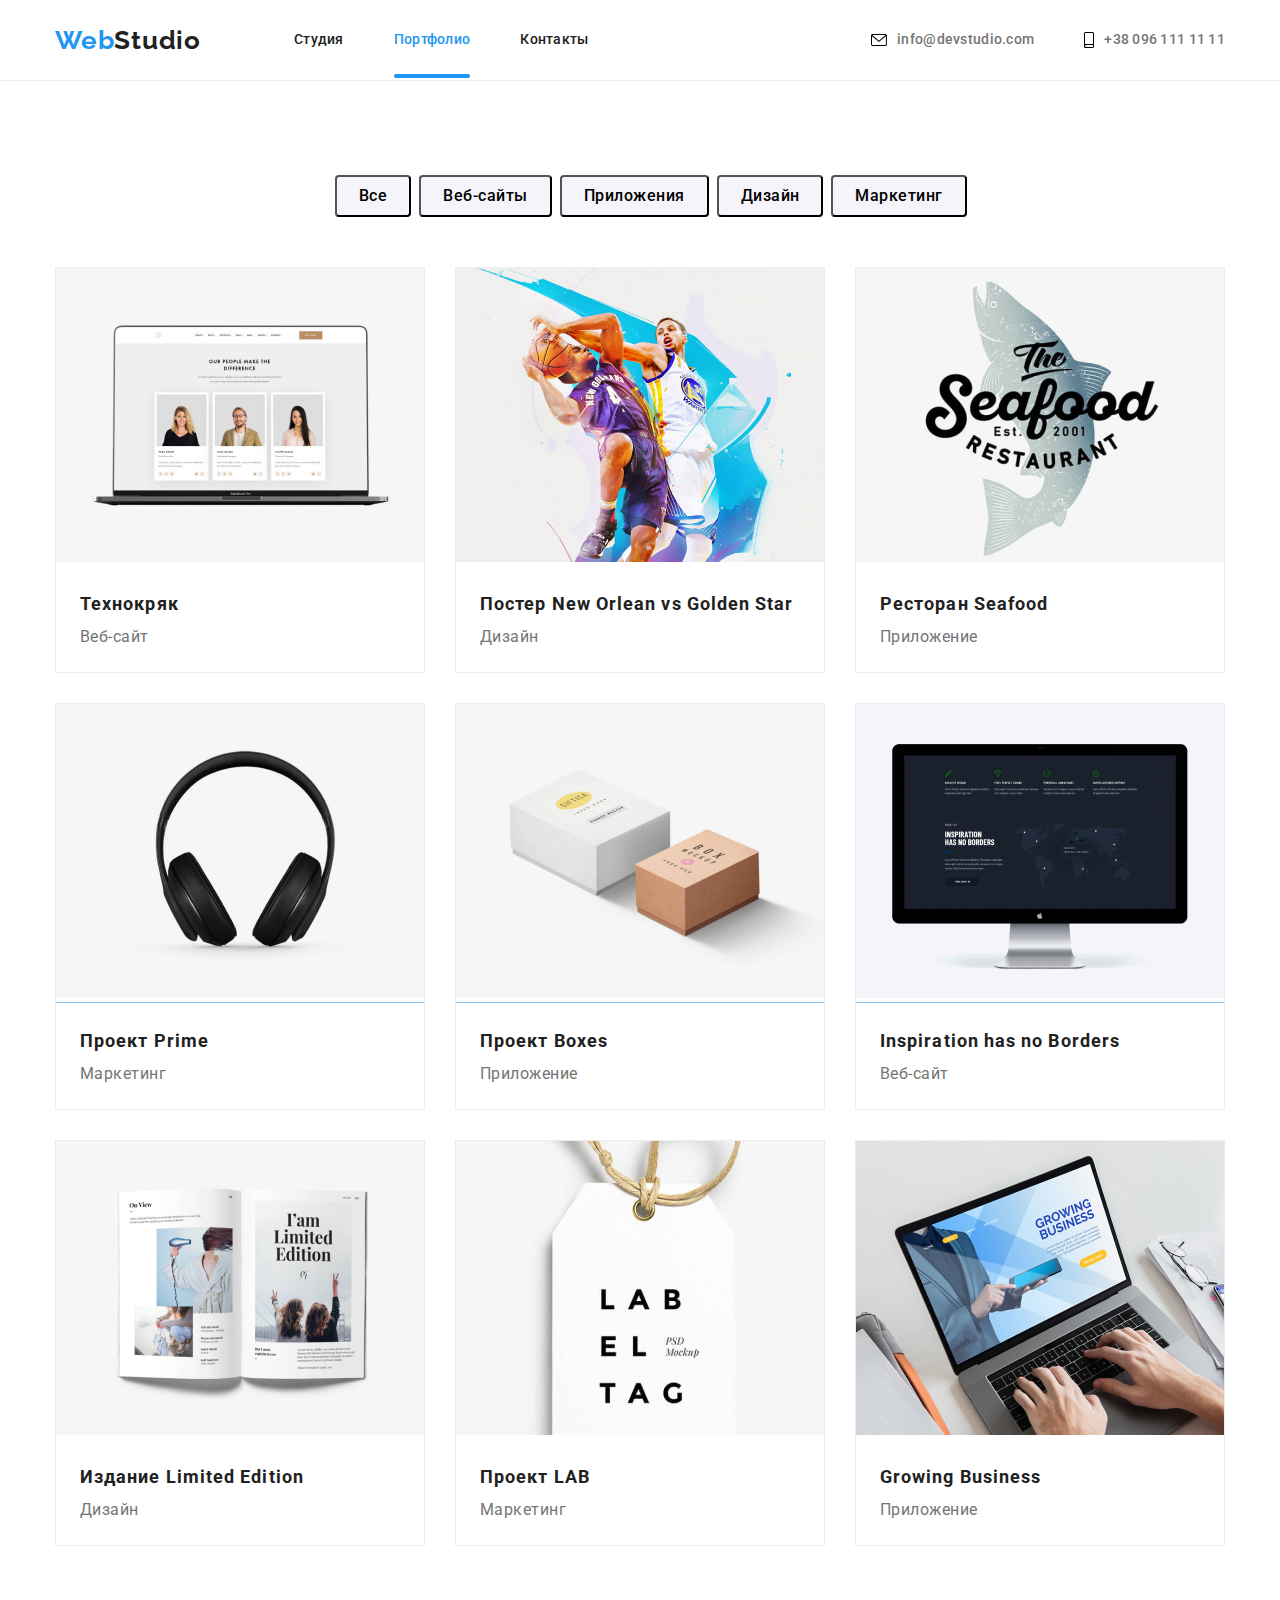
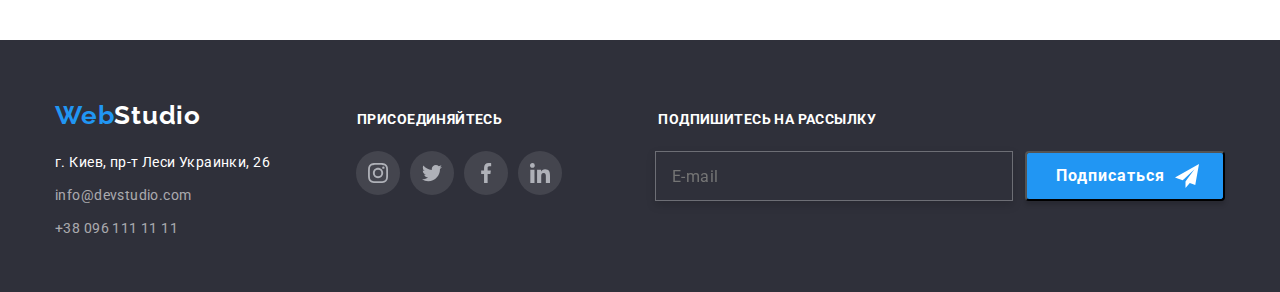
==== portfolio.html @ 194658ea "Initial commit" ====
<!DOCTYPE html>
<html lang="ru">
<head>
    <meta charset="UTF-8">
    <meta http-equiv="X-UA-Compatible" content="IE=edge">
    <meta name="viewport" content="width=device-width, initial-scale=1.0">
    <title>Document</title>
    <link rel="preconnect" href="https://fonts.gstatic.com"> 
    <link href="https://fonts.googleapis.com/css2?family=Raleway:wght@700&family=Roboto:wght@400;500;700;900&display=swap" rel="stylesheet">
    <link rel="stylesheet" href="https://cdnjs.cloudflare.com/ajax/libs/modern-normalize/1.0.0/modern-normalize.min.css">
    <link rel="stylesheet" href="css/main.min.css">
</head>
<body>
    <!-- Шапка -->
    <header class="page-header">
        <div class="container">
            <nav class="main-nav">  
                <a href="./index.html" ><span class="nav_logo1">Web</span><span class="nav_logo2">Studio</span></a>
                <!-- Навигация на другие страницы -->
                <ul class="nav">
                    <li class="nav__list">
                        <a class="nav__link" href="./index.html">Студия</a>
                    </li>
                    <li class="nav__list">
                        <a class="nav__link nav__link--currentpage" href="./portfolio.html">Портфолио</a>
                    </li>
                    <li class="nav__list">
                        <a class="nav__link" href="">Контакты</a>
                    </li>
                </ul>
                <ul class="info">
                    <li class="info__list">
                        <svg width="16px" height="12px">
                            <use href="./images/env-smart.svg#icon-envelope"></use>
                        </svg>
                        <a class="info__icon" href="mailto:info@devstudio.com">info@devstudio.com</a>
                    </li>
                    <li class="info__list">
                        <svg width="10px" height="16px">
                            <use class="info__icon" href="./images/env-smart.svg#icon-smartphone"></use>
                        </svg>
                        <a class="info__icon" href="tel:+380961111111">+38 096 111 11 11</a></li>   
                </ul>
            </nav>
        </div>
    </header>
      
    <main>
           <!-- Filters section -->
        <section>
            <div class="container">
                <ul class="filter">
                    <li><button type="button" class="filter_button">Все</button></li>
                    <li><button type="button" class="filter_button">Веб-сайты</button></li>
                    <li><button type="button" class="filter_button">Приложения</button></li>
                    <li><button type="button" class="filter_button">Дизайн</button></li>
                    <li><button type="button" class="filter_button">Маркетинг</button></li>
                </ul> 
            </div>
            <!-- Portfolio -->
            <div class="container">
                <ul class="portfolio">
                    <li class="portfolio_card">
                        <div class="thumb">
                            <img width="370" src="./images/Projects/project1.jpg" alt="Ноутбук">
                            <div class="portfolio_overlay">
                                <p class="portfolio_label">Технокряк это современная площадка распространения коронавируса. Компании используют эту платформу для цифрового шпионажа и атак на защищённые сервера конкурентов.</p>
                            </div>
                        </div>
                        <div class="frame">
                            <h2 class="portfolio_title">Технокряк</h2>
                            <p class="portfolio_decription">Веб-сайт</p>
                        </div>
                    </li>
                    <li class="portfolio_card">
                        <div class="thumb">
                            <img width="370" src="./images/Projects/project2.jpg" alt="Баскетбол">
                            <div class="portfolio_overlay">
                                <p class="portfolio_label">Технокряк это современная площадка распространения коронавируса. Компании используют эту платформу для цифрового шпионажа и атак на защищённые сервера конкурентов.</p>
                            </div>
                        </div>
                        <div class="frame">
                            <h2 class="portfolio_title">Постер New Orlean vs Golden Star</h2>
                            <p class="portfolio_decription">Дизайн</p>
                        </div>
                    </li>
                    <li class="portfolio_card">
                        <div class="thumb">
                            <img width="370" src="./images/Projects/project3.jpg" alt="Ресторан">
                            <div class="portfolio_overlay">
                                <p class="portfolio_label">Технокряк это современная площадка распространения коронавируса. Компании используют эту платформу для цифрового шпионажа и атак на защищённые сервера конкурентов.</p>
                            </div>
                        </div>
                        <div class="frame">
                            <h2 class="portfolio_title">Ресторан Seafood</h2>
                            <p class="portfolio_decription">Приложение</p>
                        </div>
                    </li>
                    <li class="portfolio_card">
                        <div class="thumb">
                            <img width="370" src="./images/Projects/project4.jpg" alt="Наушники">
                            <div class="portfolio_overlay">
                                <p class="portfolio_label">Технокряк это современная площадка распространения коронавируса. Компании используют эту платформу для цифрового шпионажа и атак на защищённые сервера конкурентов.</p>
                            </div>
                        </div>
                        <div class="frame">
                            <h2 class="portfolio_title">Проект Prime</h2>
                            <p class="portfolio_decription">Маркетинг</p>
                        </div>
                    </li>
                    <li class="portfolio_card">
                        <div class="thumb">
                            <img width="370" src="./images/Projects/project5.jpg" alt="Коробки">
                            <div class="portfolio_overlay">
                                <p class="portfolio_label">Технокряк это современная площадка распространения коронавируса. Компании используют эту платформу для цифрового шпионажа и атак на защищённые сервера конкурентов.</p>
                            </div>
                        </div>
                        <div class="frame">
                            <h2 class="portfolio_title">Проект Boxes</h2>
                            <p class="portfolio_decription">Приложение</p>
                        </div>
                    </li>
                    <li class="portfolio_card">
                        <div class="thumb">
                            <img width="370" src="./images/Projects/project6.jpg" alt="Монитор">
                            <div class="portfolio_overlay">
                                <p class="portfolio_label">Технокряк это современная площадка распространения коронавируса. Компании используют эту платформу для цифрового шпионажа и атак на защищённые сервера конкурентов.</p>
                            </div>
                        </div>
                        <div class="frame">
                            <h2 class="portfolio_title">Inspiration has no Borders</h2>
                            <p class="portfolio_decription">Веб-сайт</p>
                        </div>
                    </li>
                    <li class="portfolio_card">
                        <div class="thumb">
                            <img width="370" src="./images/Projects/project7.jpg" alt="Книга">
                            <div class="portfolio_overlay">
                                <p class="portfolio_label">Технокряк это современная площадка распространения коронавируса. Компании используют эту платформу для цифрового шпионажа и атак на защищённые сервера конкурентов.</p>
                            </div>
                        </div>
                        <div class="frame">
                            <h2 class="portfolio_title">Издание Limited Edition</h2>
                            <p class="portfolio_decription">Дизайн</p>
                        </div>
                    </li>
                    <li class="portfolio_card">
                        <div class="thumb">
                            <img width="370" src="./images/Projects/project8.jpg" alt="Бирка">
                            <div class="portfolio_overlay">
                                <p class="portfolio_label">Технокряк это современная площадка распространения коронавируса. Компании используют эту платформу для цифрового шпионажа и атак на защищённые сервера конкурентов.</p>
                            </div>
                        </div>
                        <div class="frame">
                            <h2 class="portfolio_title">Проект LAB</h2>
                            <p class="portfolio_decription">Маркетинг</p>
                        </div>
                    </li>
                    <li class="portfolio_card">
                        <div class="thumb">
                            <img width="370" src="./images/Projects/project9.jpg" alt="Ноутбук">
                            <div class="portfolio_overlay">
                                <p class="portfolio_label">Технокряк это современная площадка распространения коронавируса. Компании используют эту платформу для цифрового шпионажа и атак на защищённые сервера конкурентов.</p>
                            </div>
                        </div>
                        <div class="frame">
                            <h2 class="portfolio_title">Growing Business</h2>
                            <p class="portfolio_decription">Приложение</p>
                        </div>
                    </li>
                </ul>
            </div>
        </section>
    </main>

    <!-- Подвал -->
    <footer class="page-footer">
        <div class="container">
            <div class="nav-logo-footer">
                <a href="./index.html"><span class="nav_logo1">Web</span><span class="nav_logo2-footer">Studio</span></a>
                <h3 class="footer_title">присоединяйтесь</h3>
                <h3 class="footer_title">Подпишитесь на рассылку</h3>
            </div>
            <div class="contacts_field">
                <ul class="footer_contacts">
                    <li>
                        <address class="footer_address">г. Киев, пр-т Леси Украинки, 26</address>
                    </li>
                    <li class="footer_mail">
                        <a class="mail-tel" href="mailto:info@devstudio.com">info@devstudio.com</a>
                    </li>
                    <li class="footer_tel">
                        <a class="mail-tel" href="tel:+380961111111">+38 096 111 11 11</a>
                    </li>
                </ul>
                <ul class="footer_society">
                    <li class="society_list">
                        <a class="society_icon" target="blank" rel="noopener noreferrer">
                            <svg width="20px" height="20px">
                                <use href="./images/society.svg#icon-instagram"></use>
                            </svg>
                        </a>
                    </li>
                    <li class="society_list">
                        <a class="society_icon" target="blank" rel="noopener noreferrer">
                            <svg width="20px" height="20px">
                                <use href="./images/society.svg#icon-twitter"></use>
                            </svg>
                        </a>
                    </li>
                    <li class="society_list">
                        <a class="society_icon" target="blank" rel="noopener noreferrer">
                            <svg width="20px" height="20px">
                                <use href="./images/society.svg#icon-facebook"></use>
                            </svg>
                    </a>
                    </li>
                    <li class="society_list">
                        <a class="society_icon" target="blank" rel="noopener noreferrer">
                            <svg width="20px" height="20px">
                                <use href="./images/society.svg#icon-linkedin"></use>
                            </svg>
                        </a>
                    </li>
                </ul>
                <div class="footer_subscribe">
                    <form>
                        <label>
                            <input class="footer_subscribe--form" type="email" name="email" placeholder="E-mail">
                        </label>
                    </form>
                    <button type="button" class="button button-footer" >Подписаться</button>
                </div>
            </div>
        </div>
    </footer>
</body>
</html>
---- css/main.min.css ----
*,*::before,*::after{box-sizing:border-box}:root{-moz-tab-size:4;tab-size:4}html{line-height:1.15;-webkit-text-size-adjust:100%}body{margin:0}body{font-family:system-ui,-apple-system,"Segoe UI",Roboto,Helvetica,Arial,sans-serif,"Apple Color Emoji","Segoe UI Emoji"}hr{height:0;color:inherit}abbr[title]{text-decoration:underline dotted}b,strong{font-weight:bolder}code,kbd,samp,pre{font-family:ui-monospace, SFMono-Regular, Consolas, 'Liberation Mono', Menlo, monospace;font-size:1em}small{font-size:80%}sub,sup{font-size:75%;line-height:0;position:relative;vertical-align:baseline}sub{bottom:-0.25em}sup{top:-0.5em}table{text-indent:0;border-color:inherit}button,input,optgroup,select,textarea{font-family:inherit;font-size:100%;line-height:1.15;margin:0}button,select{text-transform:none}button,[type='button'],[type='reset'],[type='submit']{-webkit-appearance:button}::-moz-focus-inner{border-style:none;padding:0}:-moz-focusring{outline:1px dotted ButtonText}:-moz-ui-invalid{box-shadow:none}legend{padding:0}progress{vertical-align:baseline}::-webkit-inner-spin-button,::-webkit-outer-spin-button{height:auto}[type='search']{-webkit-appearance:textfield;outline-offset:-2px}::-webkit-search-decoration{-webkit-appearance:none}::-webkit-file-upload-button{-webkit-appearance:button;font:inherit}summary{display:list-item}:root{--primary-text-color: #212121;--secondary-text-color: #757575;--accent-color: #2196F3;--focus-color: red;--footer-color: #2F303A}body{font-family:Roboto, sans-serif;color:var(--primary-text-color);background-color:#FFFFFF}.page-header{border-bottom:1px solid #ECECEC}section{padding-top:94px;padding-bottom:94px}section:first-child{padding-top:0px;padding-bottom:0px}ul{margin:0;padding:0;list-style:none}a{text-decoration:none}button{cursor:pointer}.container{margin-left:auto;margin-right:auto;padding-left:15px;padding-right:15px;width:1200px}.button{width:200px;height:50px;font-weight:bold;font-size:16px;line-height:1.875;text-align:center;letter-spacing:0.06em;color:#FFFFFF;box-shadow:0px 4px 4px rgba(0,0,0,0.15);border-radius:4px;background:var(--accent-color)}.button:hover,.button:focus{background-color:#188CE8}.nav_logo1{font-family:Raleway;font-weight:700;font-size:26px;line-height:1.19;letter-spacing:0.03em;color:var(--accent-color)}.nav_logo2{font-family:Raleway;font-weight:700;font-size:26px;line-height:1.19;letter-spacing:0.03em;color:var(--primary-text-color)}.modal_form{padding-left:40px;padding-right:40px;text-align:left}.modal_field{position:relative;display:flex;flex-direction:column;margin-bottom:10px}.modal_label{margin-bottom:4px;font-size:12px;line-height:1.16;letter-spacing:0.01em;color:#757575}.modal_input{padding:12px 16px 12px 42px;height:40px;border:1px solid rgba(33,33,33,0.2);box-sizing:border-box;border-radius:4px}.modal_icon{display:inline-block;position:absolute;top:50%;left:15px}.form-textarea:focus,.form-textarea:hover,.form-input:focus,.form-input:hover{border:1px solid var(--accent-color)}.modal_field:focus,.modal_field:hover,.modal_icon:hover,.modal_icon:focus{fill:var(--accent-color)}.modal_label-comment{margin-bottom:4px;font-size:12px;line-height:1.16;letter-spacing:0.01em;color:#757575}.modal_textarea{margin-bottom:20px;padding:12px 16px 12px 16px;font-size:14px;line-height:1.16;letter-spacing:0.01em;border:1px solid rgba(33,33,33,0.2);box-sizing:border-box;border-radius:4px;color:rgba(117,117,117,0.5)}.modal_checkbox{display:flex;margin-bottom:30px;align-items:center;font-size:14px;line-height:1.71;letter-spacing:0.03em;text-align:center;color:#757575}.checkbox_input{-webkit-appearance:none;-moz-appearance:none;appearance:none}.checkbox_icon{display:inline-block;margin-left:12px;margin-right:8px;width:15px;height:15px;border:2px solid #212121;border-radius:2px}.checkbox_contract{text-decoration:underline;color:var(--accent-color)}.checkbox_input:checked+.checkbox_icon{border-color:var(--accent-color);background-color:var(--accent-color);background-image:url(../images/checkbox-modal.svg);background-size:contain;background-origin:border-box}.modal_submit{display:flex;justify-content:center;margin-left:auto;margin-right:auto}.backdrop{position:fixed;top:0%;left:0;width:100%;height:100%;background-color:rgba(0,0,0,0.2)}.backdrop.is-hidden{visibility:hidden;opacity:0;pointer-events:none}.modal{position:absolute;top:50%;left:50%;transform:translate(-50%, -50%);width:528px;height:581px;background-color:#fff;transition:transform 250ms cubic-bezier(0.4, 0, 0.2, 1)}.modal__button-close{position:absolute;display:flex;top:0;right:0;margin:8px 8px;align-items:center;width:30px;height:30px;border-radius:50%;background:#FFFFFF;border:1px solid rgba(0,0,0,0.1);cursor:pointer}.modal__button-close:hover,.modal__button-close:focus{fill:var(--accent-color)}.modal__title{margin:40px 40px 30px 40px;font-weight:bold;font-size:20px;line-height:1.15;text-align:center;letter-spacing:0.03em}.society_list{display:block;content:'';margin-right:10px;border-radius:50%;cursor:pointer}.society_list:last-child{margin-right:0px}.society_icon{display:flex;justify-content:center;align-items:center;width:44px;height:44px;border-radius:50%;background-color:rgba(255,255,255,0.1);fill:#AFB1B8}.society_icon:hover,.society_icon:focus{fill:white;background-color:var(--accent-color)}.clients_list{display:flex;padding:0;margin:0;list-style:none}.client_button{display:block;content:'';width:170px;height:90px;margin-right:30px;fill:#AFB1B8;background-color:white;border:1px solid #AFB1B8;box-sizing:border-box;border-radius:4px;cursor:pointer}.client_button:hover,.client_button:focus{border:1px solid var(--accent-color);fill:var(--accent-color)}.features_list{display:flex}.features_item{width:270px;margin-right:30px;margin-top:30px}.features_item:last-child{margin-right:0px}.features_item::before{display:block;content:'';height:120px;margin-bottom:30px;background-color:#F5F4FA;background-size:70px;background-repeat:no-repeat;background-position:center}.icon-antenna::before{background-image:url(../images/antenna.svg)}.icon-clock::before{background-image:url(../images/clock.svg)}.icon-diagram::before{background-image:url(../images/diagram.svg)}.icon-astraunavt::before{background-image:url(../images/astronaut.svg)}.features_title{margin-top:0;margin-bottom:10px;font-weight:700;font-size:14px;line-height:1.14;letter-spacing:0.03em}.features_text{margin-top:0;margin-bottom:0;font-size:14px;line-height:1.71;letter-spacing:0.03em;color:var(--secondary-text-color)}.page-footer{height:252px;padding-top:60px;background-color:var(--footer-color)}.nav-logo-footer{margin-bottom:20px;display:flex;align-items:baseline}.nav_logo2-footer{font-family:Raleway;font-weight:700;font-size:26px;line-height:1.19;letter-spacing:0.03em;color:#FFFFFF}.footer_title{margin:0;padding:0;margin-left:156px;font-weight:bold;font-size:14px;line-height:1.14;letter-spacing:0.03em;text-transform:uppercase;color:#FFFFFF}.contacts_field{display:flex}.footer_contacts{width:231px}.footer_society{display:flex;margin-left:70px}.footer_address{margin-bottom:9px;font-style:normal;font-weight:normal;font-size:14px;line-height:1.71;letter-spacing:0.03em;color:#FFFFFF;cursor:pointer}.footer_address:hover,.footer_address:focus{color:var(--accent-color)}.footer_mail{margin-bottom:9px;font-size:14px;line-height:1.71;letter-spacing:0.03em;color:rgba(255,255,255,0.6)}.footer_tel{margin-bottom:0;font-size:14px;line-height:1.71;letter-spacing:0.03em}.mail-tel{color:rgba(255,255,255,0.6)}.mail-tel:hover,.mail-tel:focus{color:var(--accent-color)}.footer-logo{display:block}.footer_subscribe{display:flex;margin-left:93px}.footer_subscribe--form{width:358px;height:50px;padding-left:16px;font-size:16px;line-height:1.25;align-items:center;letter-spacing:0.03em;color:rgba(255,255,255,0.6);border:1px solid rgba(255,255,255,0.3);box-sizing:border-box;filter:drop-shadow(0px 4px 4px rgba(0,0,0,0.15));background-color:var(--footer-color)}.button-footer{display:inline-flex;align-items:center;margin-left:12px;padding-left:29px}.button-footer::after{content:'';display:inline-block;width:24px;height:24px;margin-left:10px;background-image:url(../images/icon-send.svg)}.main-nav{display:flex;align-items:center;height:80px}.nav{display:flex;margin-left:93px}.nav__list:not(:last-child){margin-right:50px}.nav__link{position:relative;display:block;padding:30px 0px;font-weight:500;font-size:14px;line-height:1.14;letter-spacing:0.02em;color:#212121}.nav__link:hover,.nav__link:focus{fill:var(--accent-color);color:var(--accent-color)}.nav__link--currentpage{color:var(--accent-color)}.nav__link--currentpage::after{position:absolute;content:'';display:block;bottom:0;width:100%;height:4px;background:var(--accent-color);border-radius:2px;background-repeat:no-repeat;background-position:bottom}.info{display:flex;margin-left:auto;align-items:center}.info__list{display:flex;align-items:center;font-weight:500;font-size:14px;line-height:1.14;letter-spacing:0.02em;color:var(--secondary-text-color);cursor:pointer}.info__list:not(:last-child){margin-right:50px}.info__list:hover,.info__list:focus{fill:var(--accent-color);color:var(--accent-color)}.info__icon{margin-left:10px;color:#757575}.info__icon:hover,.info__icon:focus{fill:var(--accent-color);color:var(--accent-color)}.hero-section{height:600px;text-align:center;background-color:#2F303A;background-image:linear-gradient(to right, rgba(47,48,58,0.4), rgba(47,48,58,0.4)),url(../images/hero.jpg);background-repeat:no-repeat;background-position:center;background-size:cover}.hero-title{width:696px;margin:0px auto 30px auto;padding-top:200px;font-weight:900;font-size:44px;line-height:1.34;letter-spacing:0.06em;text-align:center;text-transform:uppercase;color:#FFFFFF}.hero-title.centered{text-align:center}.filter{display:flex;margin-top:94px;margin-bottom:50px}.filter:first-child{margin-left:280px}.filter:last-child{margin-right:0}.filter_button{margin-right:8px;padding:6px 22px 6px 22px;font-weight:500;font-size:16px;line-height:1.625;letter-spacing:0.03em;text-align:center;border-radius:4px;background:#F5F4FA}.filter_button:hover,.filter_button:focus{color:#FFFFFF;background-color:var(--accent-color);box-shadow:0px 3px 1px rgba(0,0,0,0.1),0px 1px 2px rgba(0,0,0,0.08),0px 2px 2px rgba(0,0,0,0.12)}.portfolio{display:flex;flex-wrap:wrap;margin-bottom:94px}.portfolio_card{width:calc((100% - 60px) / 3);margin-right:30px;margin-bottom:30px;border:1px solid #EEEEEE;box-sizing:border-box;cursor:pointer}.portfolio_card:hover,.portfolio_card:focus{box-shadow:0px 1px 1px rgba(0,0,0,0.12),0px 4px 4px rgba(0,0,0,0.06),1px 4px 6px rgba(0,0,0,0.16)}.portfolio_card:nth-child(3n){margin-right:0px}.portfolio_card:nth-last-child(-n+3){margin-bottom:0px}.portfolio_card:hover .portfolio_overlay,.portfolio_card:focus .portfolio_overlay{transform:translateY(0)}.thumb{position:relative;overflow:hidden}.thumb::before{opacity:1}.portfolio_overlay{position:absolute;display:flex;justify-content:center;align-items:center;top:0;left:0;width:100%;height:100%;background:rgba(33,150,243,0.9);transform:translateY(100%);transition:transform 250ms cubic-bezier(0.4, 0, 0.2, 1)}.portfolio_label{margin:0;padding:0;width:322px;font-size:18px;line-height:1.55;letter-spacing:0.03em;color:#FFFFFF}.frame{margin-top:20px;margin-bottom:20px;margin-left:24px}.portfolio_title{margin-top:0;margin-bottom:0;margin-left:0;font-weight:bold;font-size:18px;line-height:2;letter-spacing:0.06em;color:#212121}.portfolio_decription{margin-top:0;margin-bottom:0;margin-left:0;font-size:16px;line-height:1.875;letter-spacing:0.03em;color:#757575}.product_list{display:flex;justify-content:space-between}.product_item{position:relative;display:flex;justify-content:space-between}.product_overlay{position:absolute;display:flex;justify-content:center;align-items:center;bottom:0;left:0;width:100%;height:70px;margin:0;background:rgba(47,48,58,0.8)}.product_label{font-weight:bold;font-size:14px;line-height:1.14px;text-align:center;letter-spacing:0.03em;text-transform:uppercase;color:#FFFFFF}.section_title{margin-top:0;margin-bottom:50px;text-align:center;font-weight:700;font-size:36px;line-height:1.16;letter-spacing:0.03em}.team{background-color:#F5F4FA}.team_list{display:flex}.team_item{width:270px;margin-right:30px;box-shadow:0px 1px 3px rgba(0,0,0,0.12),0px 1px 1px rgba(0,0,0,0.14),0px 2px 1px rgba(0,0,0,0.2);border-radius:0px 0px 4px 4px;background-color:#FFFFFF}.team_title{margin-top:30px;margin-bottom:10px;font-weight:500;font-size:16px;line-height:1.19;letter-spacing:0.03em;text-align:center}.team_label{margin-top:0;margin-bottom:16px;font-size:16px;line-height:1.19;letter-spacing:0.03em;text-align:center;color:var(--secondary-text-color)}.society{display:flex;padding:0;margin:16px 32px 30px 32px;list-style:none}
/*# sourceMappingURL=main.min.css.map */
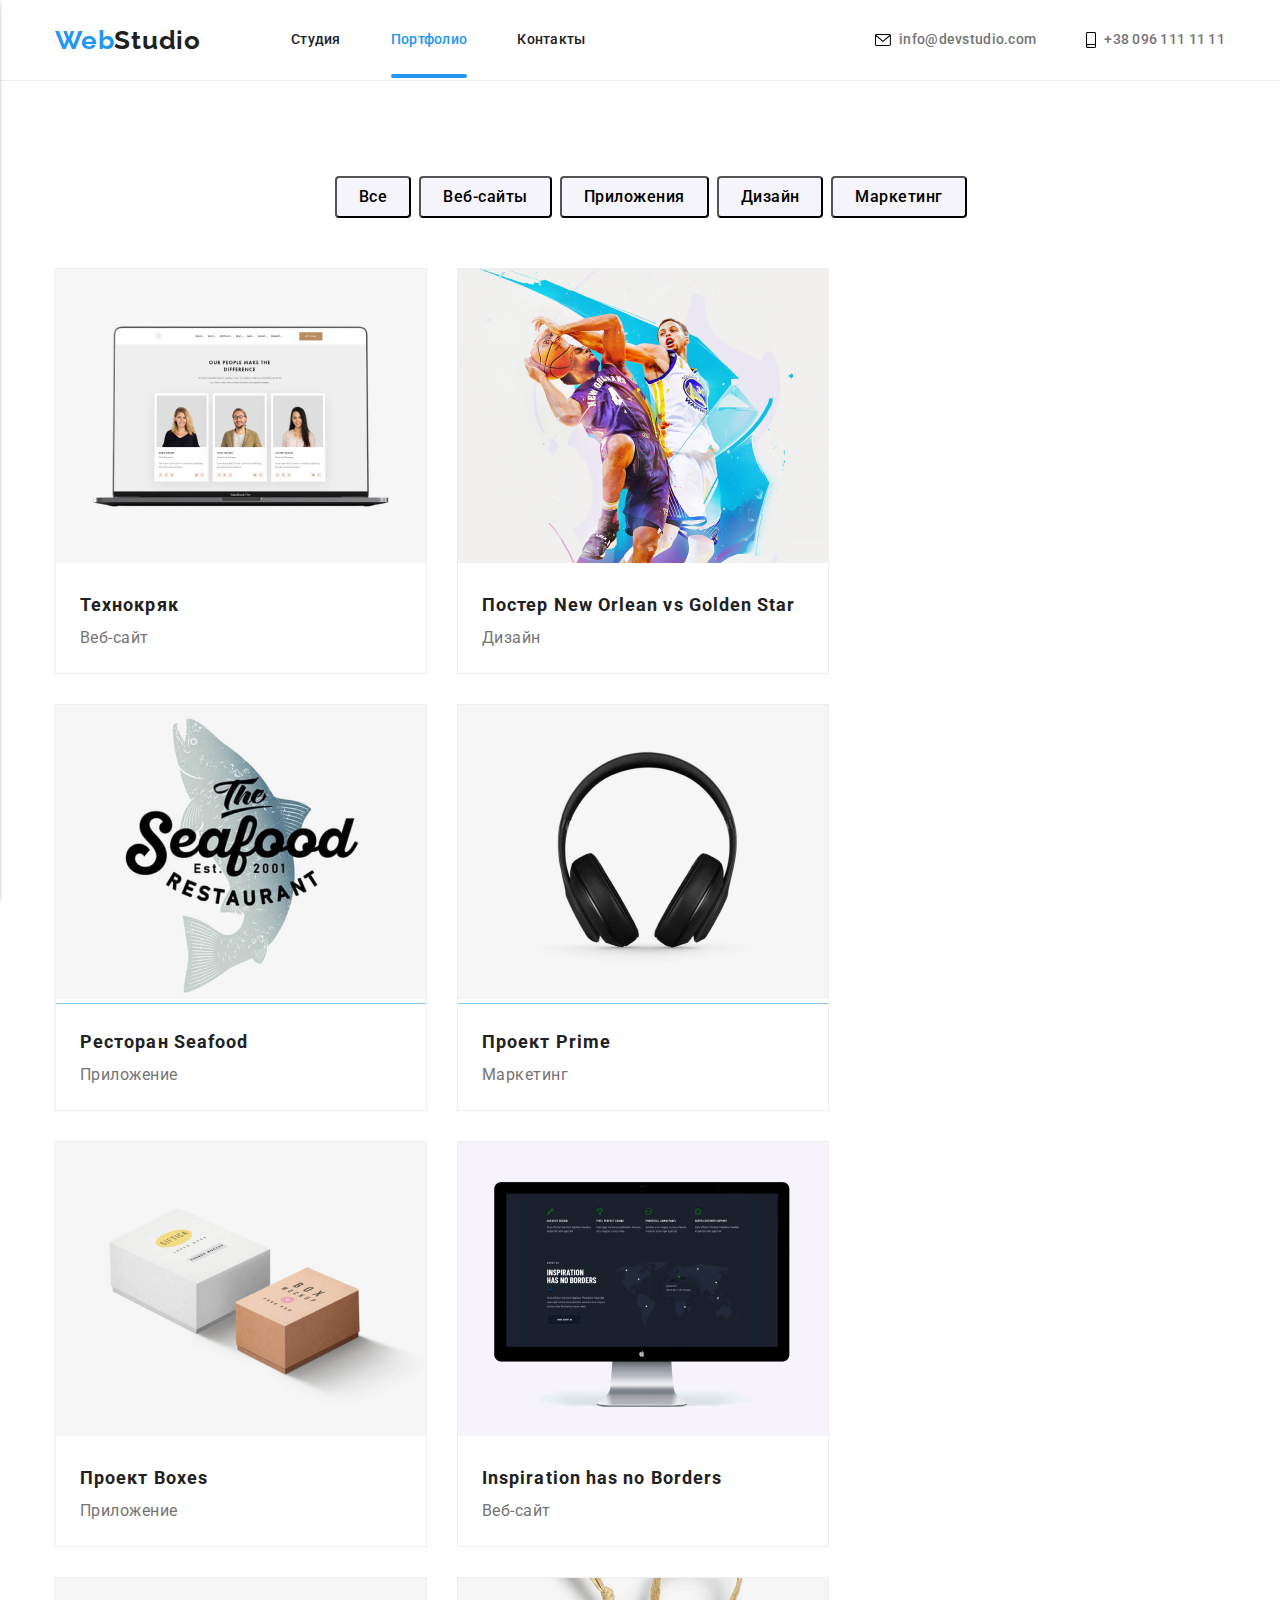
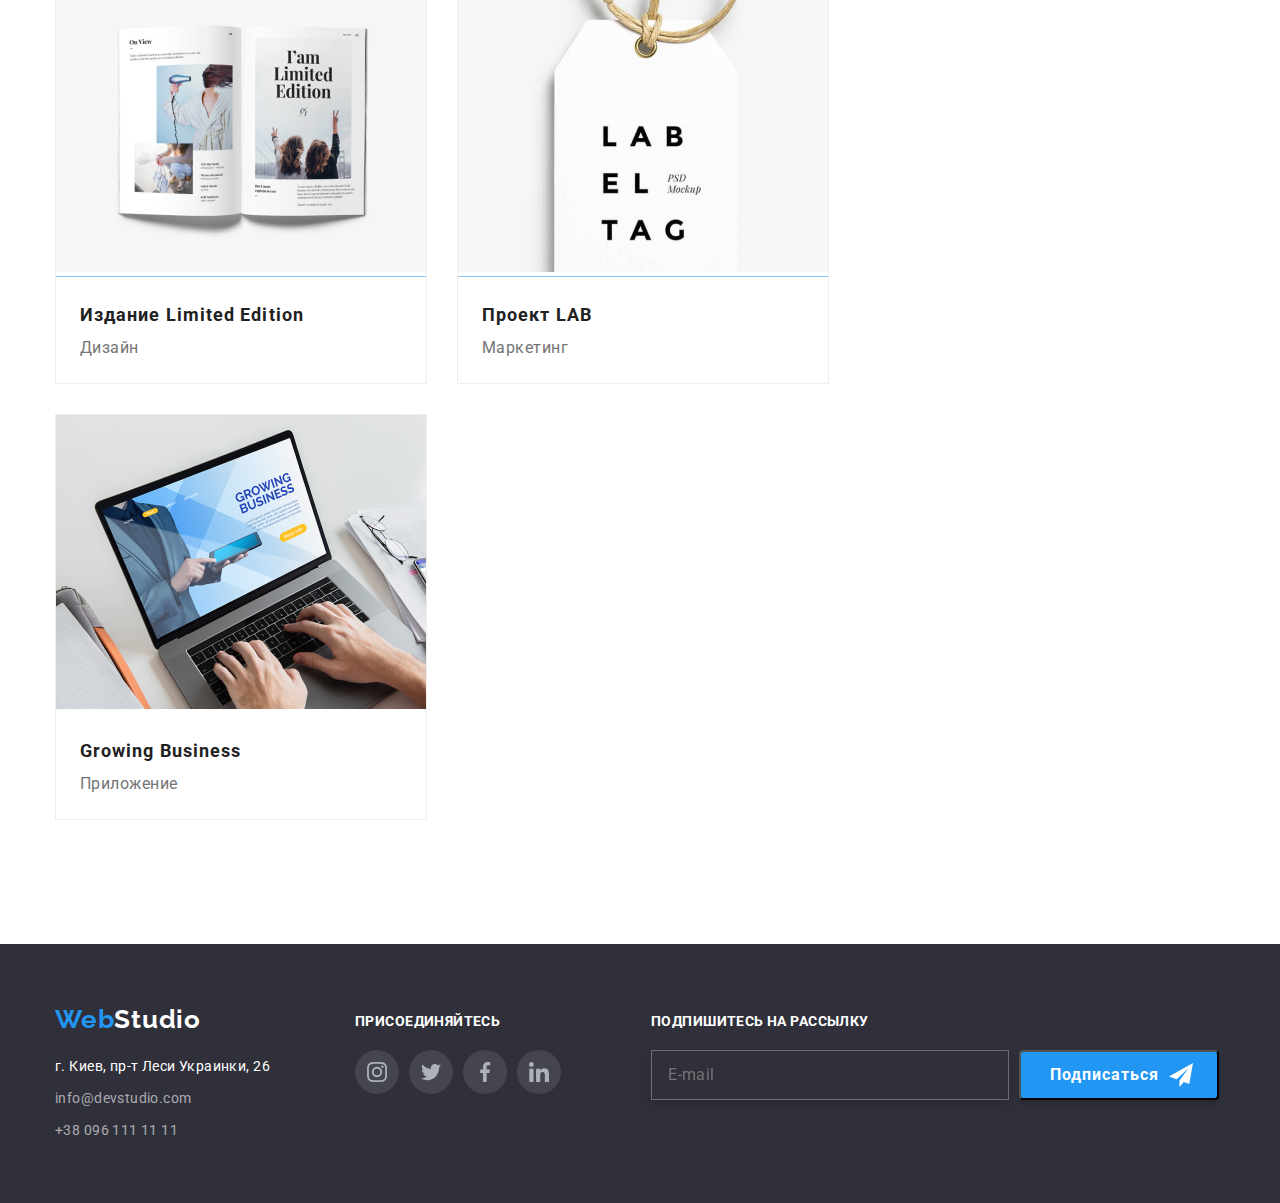
==== commit e3652a77: "исправления" ====
--- a/portfolio.html
+++ b/portfolio.html
@@ -41,25 +41,70 @@
                         </svg>
                         <a class="info__icon" href="tel:+380961111111">+38 096 111 11 11</a></li>   
                 </ul>
+                <button class="mobile-menu-btn" data-menu-button>
+                    <svg class="mobile-menu-icon">
+                        <use class="icon-open" href="./images/sprite-mobile.svg#open-burger"></use>
+                        <use class="icon-close" href="./images/sprite-mobile.svg#close-burger"></use>
+                    </svg>
+                </button>
             </nav>
         </div>
     </header>
+    <div class="mobile-menu" data-menu>
+        <div class="mobile-menu__overlay">
+            <ul class="mobile-menu_list">
+                <li class="mobile-menu_item">
+                    <a class="nav__link menu" href="/index.html">Студия</a>
+                </li>
+                <li class="mobile-menu_item">
+                    <a class="nav__link menu" href="./portfolio.html">Портфолио</a>
+                </li>
+                <li class="mobile-menu_item">
+                    <a class="nav__link menu" href="">Контакты</a>
+                </li>
+            </ul>
+            <ul class="mobile-info__list">
+                <li class="mobile-info__item">
+                    <a class="info__phone" href="tel:+380961111111">+38 096 111 11 11</a></li>
+                </li>
+                <li class="mobile-info__item">
+                    <a class="info__mail" href="mailto:info@devstudio.com">info@devstudio.com</a>
+            </ul>
+            <ul class="mobile-society__list">
+                <li class="mobile-society__item">
+                    <a class="society__link" href="">Instagram</a>
+                </li>
+                <li class="mobile-society__item">
+                    <span class="line"></span>
+                    <a class="society__link" href="">Twitter</a>
+                </li>
+                <li class="mobile-society__item">
+                    <span class="line"></span>
+                    <a class="society__link" href="">Facebook</a>
+                </li>
+                <li class="mobile-society__item">
+                    <span class="line"></span>
+                    <a class="society__link" href="">Linkedin</a>
+                </li>
+            </ul>
+        </div>
+    </div>
       
     <main>
            <!-- Filters section -->
         <section>
             <div class="container">
                 <ul class="filter">
-                    <li><button type="button" class="filter_button">Все</button></li>
-                    <li><button type="button" class="filter_button">Веб-сайты</button></li>
-                    <li><button type="button" class="filter_button">Приложения</button></li>
-                    <li><button type="button" class="filter_button">Дизайн</button></li>
-                    <li><button type="button" class="filter_button">Маркетинг</button></li>
+                    <li class="filter-item"><button type="button" class="filter_button">Все</button></li>
+                    <li class="filter-item"><button type="button" class="filter_button">Веб-сайты</button></li>
+                    <li class="filter-item"><button type="button" class="filter_button">Приложения</button></li>
+                    <li class="filter-item"><button type="button" class="filter_button">Дизайн</button></li>
+                    <li class="filter-item"><button type="button" class="filter_button">Маркетинг</button></li>
                 </ul> 
             </div>
             <!-- Portfolio -->
             <div class="container">
-                <ul class="portfolio">
+                <ul class="portfolio_list">
                     <li class="portfolio_card">
                         <div class="thumb">
                             <img width="370" src="./images/Projects/project1.jpg" alt="Ноутбук">
@@ -175,64 +220,69 @@
 
     <!-- Подвал -->
     <footer class="page-footer">
-        <div class="container">
-            <div class="nav-logo-footer">
-                <a href="./index.html"><span class="nav_logo1">Web</span><span class="nav_logo2-footer">Studio</span></a>
-                <h3 class="footer_title">присоединяйтесь</h3>
+        <div class="container footer-overlay">
+            <div class="footer-block">
+                <div class="nav-logo-footer">
+                    <a href="./index.html"><span class="nav_logo1">Web</span><span class="nav_logo2-footer">Studio</span></a>
+                    <ul class="footer_contacts">
+                        <li>
+                            <address class="footer_address">г. Киев, пр-т Леси Украинки, 26</address>
+                        </li>
+                        <li class="footer_mail">
+                            <a class="mail-tel" href="mailto:info@devstudio.com">info@devstudio.com</a>
+                        </li>
+                        <li class="footer_tel">
+                            <a class="mail-tel" href="tel:+380961111111">+38 096 111 11 11</a>
+                        </li>
+                    </ul>
+                </div>
+                <div class="contacts_field">
+                    <h3 class="footer_title">присоединяйтесь</h3>
+                    <ul class="footer_society">
+                        <li class="society_list">
+                            <a class="society_icon" target="blank" rel="noopener noreferrer">
+                                <svg width="20px" height="20px">
+                                    <use href="./images/society.svg#icon-instagram"></use>
+                                </svg>
+                            </a>
+                        </li>
+                        <li class="society_list">
+                            <a class="society_icon" target="blank" rel="noopener noreferrer">
+                                <svg width="20px" height="20px">
+                                    <use href="./images/society.svg#icon-twitter"></use>
+                                </svg>
+                            </a>
+                        </li>
+                        <li class="society_list">
+                            <a class="society_icon" target="blank" rel="noopener noreferrer">
+                                <svg width="20px" height="20px">
+                                    <use href="./images/society.svg#icon-facebook"></use>
+                                </svg>
+                        </a>
+                        </li>
+                        <li class="society_list">
+                            <a class="society_icon" target="blank" rel="noopener noreferrer">
+                                <svg width="20px" height="20px">
+                                    <use href="./images/society.svg#icon-linkedin"></use>
+                                </svg>
+                            </a>
+                        </li>
+                    </ul>
+                </div>
+            </div>
+            <div class="footer_subscribe">
                 <h3 class="footer_title">Подпишитесь на рассылку</h3>
-            </div>
-            <div class="contacts_field">
-                <ul class="footer_contacts">
-                    <li>
-                        <address class="footer_address">г. Киев, пр-т Леси Украинки, 26</address>
-                    </li>
-                    <li class="footer_mail">
-                        <a class="mail-tel" href="mailto:info@devstudio.com">info@devstudio.com</a>
-                    </li>
-                    <li class="footer_tel">
-                        <a class="mail-tel" href="tel:+380961111111">+38 096 111 11 11</a>
-                    </li>
-                </ul>
-                <ul class="footer_society">
-                    <li class="society_list">
-                        <a class="society_icon" target="blank" rel="noopener noreferrer">
-                            <svg width="20px" height="20px">
-                                <use href="./images/society.svg#icon-instagram"></use>
-                            </svg>
-                        </a>
-                    </li>
-                    <li class="society_list">
-                        <a class="society_icon" target="blank" rel="noopener noreferrer">
-                            <svg width="20px" height="20px">
-                                <use href="./images/society.svg#icon-twitter"></use>
-                            </svg>
-                        </a>
-                    </li>
-                    <li class="society_list">
-                        <a class="society_icon" target="blank" rel="noopener noreferrer">
-                            <svg width="20px" height="20px">
-                                <use href="./images/society.svg#icon-facebook"></use>
-                            </svg>
-                    </a>
-                    </li>
-                    <li class="society_list">
-                        <a class="society_icon" target="blank" rel="noopener noreferrer">
-                            <svg width="20px" height="20px">
-                                <use href="./images/society.svg#icon-linkedin"></use>
-                            </svg>
-                        </a>
-                    </li>
-                </ul>
-                <div class="footer_subscribe">
-                    <form>
+                <div class="footer-overlay">
+                    <form class="footer-form">
                         <label>
                             <input class="footer_subscribe--form" type="email" name="email" placeholder="E-mail">
                         </label>
                     </form>
-                    <button type="button" class="button button-footer" >Подписаться</button>
+                    <button type="button" class="button button-footer">Подписаться</button>
                 </div>
             </div>
         </div>
     </footer>
+    <script src="./js/menu.js"></script>
 </body>
 </html>
--- a/css/main.min.css
+++ b/css/main.min.css
@@ -1,2 +1,2 @@
-*,*::before,*::after{box-sizing:border-box}:root{-moz-tab-size:4;tab-size:4}html{line-height:1.15;-webkit-text-size-adjust:100%}body{margin:0}body{font-family:system-ui,-apple-system,"Segoe UI",Roboto,Helvetica,Arial,sans-serif,"Apple Color Emoji","Segoe UI Emoji"}hr{height:0;color:inherit}abbr[title]{text-decoration:underline dotted}b,strong{font-weight:bolder}code,kbd,samp,pre{font-family:ui-monospace, SFMono-Regular, Consolas, 'Liberation Mono', Menlo, monospace;font-size:1em}small{font-size:80%}sub,sup{font-size:75%;line-height:0;position:relative;vertical-align:baseline}sub{bottom:-0.25em}sup{top:-0.5em}table{text-indent:0;border-color:inherit}button,input,optgroup,select,textarea{font-family:inherit;font-size:100%;line-height:1.15;margin:0}button,select{text-transform:none}button,[type='button'],[type='reset'],[type='submit']{-webkit-appearance:button}::-moz-focus-inner{border-style:none;padding:0}:-moz-focusring{outline:1px dotted ButtonText}:-moz-ui-invalid{box-shadow:none}legend{padding:0}progress{vertical-align:baseline}::-webkit-inner-spin-button,::-webkit-outer-spin-button{height:auto}[type='search']{-webkit-appearance:textfield;outline-offset:-2px}::-webkit-search-decoration{-webkit-appearance:none}::-webkit-file-upload-button{-webkit-appearance:button;font:inherit}summary{display:list-item}:root{--primary-text-color: #212121;--secondary-text-color: #757575;--accent-color: #2196F3;--focus-color: red;--footer-color: #2F303A}body{font-family:Roboto, sans-serif;color:var(--primary-text-color);background-color:#FFFFFF}.page-header{border-bottom:1px solid #ECECEC}section{padding-top:94px;padding-bottom:94px}section:first-child{padding-top:0px;padding-bottom:0px}ul{margin:0;padding:0;list-style:none}a{text-decoration:none}button{cursor:pointer}.container{margin-left:auto;margin-right:auto;padding-left:15px;padding-right:15px;width:1200px}.button{width:200px;height:50px;font-weight:bold;font-size:16px;line-height:1.875;text-align:center;letter-spacing:0.06em;color:#FFFFFF;box-shadow:0px 4px 4px rgba(0,0,0,0.15);border-radius:4px;background:var(--accent-color)}.button:hover,.button:focus{background-color:#188CE8}.nav_logo1{font-family:Raleway;font-weight:700;font-size:26px;line-height:1.19;letter-spacing:0.03em;color:var(--accent-color)}.nav_logo2{font-family:Raleway;font-weight:700;font-size:26px;line-height:1.19;letter-spacing:0.03em;color:var(--primary-text-color)}.modal_form{padding-left:40px;padding-right:40px;text-align:left}.modal_field{position:relative;display:flex;flex-direction:column;margin-bottom:10px}.modal_label{margin-bottom:4px;font-size:12px;line-height:1.16;letter-spacing:0.01em;color:#757575}.modal_input{padding:12px 16px 12px 42px;height:40px;border:1px solid rgba(33,33,33,0.2);box-sizing:border-box;border-radius:4px}.modal_icon{display:inline-block;position:absolute;top:50%;left:15px}.form-textarea:focus,.form-textarea:hover,.form-input:focus,.form-input:hover{border:1px solid var(--accent-color)}.modal_field:focus,.modal_field:hover,.modal_icon:hover,.modal_icon:focus{fill:var(--accent-color)}.modal_label-comment{margin-bottom:4px;font-size:12px;line-height:1.16;letter-spacing:0.01em;color:#757575}.modal_textarea{margin-bottom:20px;padding:12px 16px 12px 16px;font-size:14px;line-height:1.16;letter-spacing:0.01em;border:1px solid rgba(33,33,33,0.2);box-sizing:border-box;border-radius:4px;color:rgba(117,117,117,0.5)}.modal_checkbox{display:flex;margin-bottom:30px;align-items:center;font-size:14px;line-height:1.71;letter-spacing:0.03em;text-align:center;color:#757575}.checkbox_input{-webkit-appearance:none;-moz-appearance:none;appearance:none}.checkbox_icon{display:inline-block;margin-left:12px;margin-right:8px;width:15px;height:15px;border:2px solid #212121;border-radius:2px}.checkbox_contract{text-decoration:underline;color:var(--accent-color)}.checkbox_input:checked+.checkbox_icon{border-color:var(--accent-color);background-color:var(--accent-color);background-image:url(../images/checkbox-modal.svg);background-size:contain;background-origin:border-box}.modal_submit{display:flex;justify-content:center;margin-left:auto;margin-right:auto}.backdrop{position:fixed;top:0%;left:0;width:100%;height:100%;background-color:rgba(0,0,0,0.2)}.backdrop.is-hidden{visibility:hidden;opacity:0;pointer-events:none}.modal{position:absolute;top:50%;left:50%;transform:translate(-50%, -50%);width:528px;height:581px;background-color:#fff;transition:transform 250ms cubic-bezier(0.4, 0, 0.2, 1)}.modal__button-close{position:absolute;display:flex;top:0;right:0;margin:8px 8px;align-items:center;width:30px;height:30px;border-radius:50%;background:#FFFFFF;border:1px solid rgba(0,0,0,0.1);cursor:pointer}.modal__button-close:hover,.modal__button-close:focus{fill:var(--accent-color)}.modal__title{margin:40px 40px 30px 40px;font-weight:bold;font-size:20px;line-height:1.15;text-align:center;letter-spacing:0.03em}.society_list{display:block;content:'';margin-right:10px;border-radius:50%;cursor:pointer}.society_list:last-child{margin-right:0px}.society_icon{display:flex;justify-content:center;align-items:center;width:44px;height:44px;border-radius:50%;background-color:rgba(255,255,255,0.1);fill:#AFB1B8}.society_icon:hover,.society_icon:focus{fill:white;background-color:var(--accent-color)}.clients_list{display:flex;padding:0;margin:0;list-style:none}.client_button{display:block;content:'';width:170px;height:90px;margin-right:30px;fill:#AFB1B8;background-color:white;border:1px solid #AFB1B8;box-sizing:border-box;border-radius:4px;cursor:pointer}.client_button:hover,.client_button:focus{border:1px solid var(--accent-color);fill:var(--accent-color)}.features_list{display:flex}.features_item{width:270px;margin-right:30px;margin-top:30px}.features_item:last-child{margin-right:0px}.features_item::before{display:block;content:'';height:120px;margin-bottom:30px;background-color:#F5F4FA;background-size:70px;background-repeat:no-repeat;background-position:center}.icon-antenna::before{background-image:url(../images/antenna.svg)}.icon-clock::before{background-image:url(../images/clock.svg)}.icon-diagram::before{background-image:url(../images/diagram.svg)}.icon-astraunavt::before{background-image:url(../images/astronaut.svg)}.features_title{margin-top:0;margin-bottom:10px;font-weight:700;font-size:14px;line-height:1.14;letter-spacing:0.03em}.features_text{margin-top:0;margin-bottom:0;font-size:14px;line-height:1.71;letter-spacing:0.03em;color:var(--secondary-text-color)}.page-footer{height:252px;padding-top:60px;background-color:var(--footer-color)}.nav-logo-footer{margin-bottom:20px;display:flex;align-items:baseline}.nav_logo2-footer{font-family:Raleway;font-weight:700;font-size:26px;line-height:1.19;letter-spacing:0.03em;color:#FFFFFF}.footer_title{margin:0;padding:0;margin-left:156px;font-weight:bold;font-size:14px;line-height:1.14;letter-spacing:0.03em;text-transform:uppercase;color:#FFFFFF}.contacts_field{display:flex}.footer_contacts{width:231px}.footer_society{display:flex;margin-left:70px}.footer_address{margin-bottom:9px;font-style:normal;font-weight:normal;font-size:14px;line-height:1.71;letter-spacing:0.03em;color:#FFFFFF;cursor:pointer}.footer_address:hover,.footer_address:focus{color:var(--accent-color)}.footer_mail{margin-bottom:9px;font-size:14px;line-height:1.71;letter-spacing:0.03em;color:rgba(255,255,255,0.6)}.footer_tel{margin-bottom:0;font-size:14px;line-height:1.71;letter-spacing:0.03em}.mail-tel{color:rgba(255,255,255,0.6)}.mail-tel:hover,.mail-tel:focus{color:var(--accent-color)}.footer-logo{display:block}.footer_subscribe{display:flex;margin-left:93px}.footer_subscribe--form{width:358px;height:50px;padding-left:16px;font-size:16px;line-height:1.25;align-items:center;letter-spacing:0.03em;color:rgba(255,255,255,0.6);border:1px solid rgba(255,255,255,0.3);box-sizing:border-box;filter:drop-shadow(0px 4px 4px rgba(0,0,0,0.15));background-color:var(--footer-color)}.button-footer{display:inline-flex;align-items:center;margin-left:12px;padding-left:29px}.button-footer::after{content:'';display:inline-block;width:24px;height:24px;margin-left:10px;background-image:url(../images/icon-send.svg)}.main-nav{display:flex;align-items:center;height:80px}.nav{display:flex;margin-left:93px}.nav__list:not(:last-child){margin-right:50px}.nav__link{position:relative;display:block;padding:30px 0px;font-weight:500;font-size:14px;line-height:1.14;letter-spacing:0.02em;color:#212121}.nav__link:hover,.nav__link:focus{fill:var(--accent-color);color:var(--accent-color)}.nav__link--currentpage{color:var(--accent-color)}.nav__link--currentpage::after{position:absolute;content:'';display:block;bottom:0;width:100%;height:4px;background:var(--accent-color);border-radius:2px;background-repeat:no-repeat;background-position:bottom}.info{display:flex;margin-left:auto;align-items:center}.info__list{display:flex;align-items:center;font-weight:500;font-size:14px;line-height:1.14;letter-spacing:0.02em;color:var(--secondary-text-color);cursor:pointer}.info__list:not(:last-child){margin-right:50px}.info__list:hover,.info__list:focus{fill:var(--accent-color);color:var(--accent-color)}.info__icon{margin-left:10px;color:#757575}.info__icon:hover,.info__icon:focus{fill:var(--accent-color);color:var(--accent-color)}.hero-section{height:600px;text-align:center;background-color:#2F303A;background-image:linear-gradient(to right, rgba(47,48,58,0.4), rgba(47,48,58,0.4)),url(../images/hero.jpg);background-repeat:no-repeat;background-position:center;background-size:cover}.hero-title{width:696px;margin:0px auto 30px auto;padding-top:200px;font-weight:900;font-size:44px;line-height:1.34;letter-spacing:0.06em;text-align:center;text-transform:uppercase;color:#FFFFFF}.hero-title.centered{text-align:center}.filter{display:flex;margin-top:94px;margin-bottom:50px}.filter:first-child{margin-left:280px}.filter:last-child{margin-right:0}.filter_button{margin-right:8px;padding:6px 22px 6px 22px;font-weight:500;font-size:16px;line-height:1.625;letter-spacing:0.03em;text-align:center;border-radius:4px;background:#F5F4FA}.filter_button:hover,.filter_button:focus{color:#FFFFFF;background-color:var(--accent-color);box-shadow:0px 3px 1px rgba(0,0,0,0.1),0px 1px 2px rgba(0,0,0,0.08),0px 2px 2px rgba(0,0,0,0.12)}.portfolio{display:flex;flex-wrap:wrap;margin-bottom:94px}.portfolio_card{width:calc((100% - 60px) / 3);margin-right:30px;margin-bottom:30px;border:1px solid #EEEEEE;box-sizing:border-box;cursor:pointer}.portfolio_card:hover,.portfolio_card:focus{box-shadow:0px 1px 1px rgba(0,0,0,0.12),0px 4px 4px rgba(0,0,0,0.06),1px 4px 6px rgba(0,0,0,0.16)}.portfolio_card:nth-child(3n){margin-right:0px}.portfolio_card:nth-last-child(-n+3){margin-bottom:0px}.portfolio_card:hover .portfolio_overlay,.portfolio_card:focus .portfolio_overlay{transform:translateY(0)}.thumb{position:relative;overflow:hidden}.thumb::before{opacity:1}.portfolio_overlay{position:absolute;display:flex;justify-content:center;align-items:center;top:0;left:0;width:100%;height:100%;background:rgba(33,150,243,0.9);transform:translateY(100%);transition:transform 250ms cubic-bezier(0.4, 0, 0.2, 1)}.portfolio_label{margin:0;padding:0;width:322px;font-size:18px;line-height:1.55;letter-spacing:0.03em;color:#FFFFFF}.frame{margin-top:20px;margin-bottom:20px;margin-left:24px}.portfolio_title{margin-top:0;margin-bottom:0;margin-left:0;font-weight:bold;font-size:18px;line-height:2;letter-spacing:0.06em;color:#212121}.portfolio_decription{margin-top:0;margin-bottom:0;margin-left:0;font-size:16px;line-height:1.875;letter-spacing:0.03em;color:#757575}.product_list{display:flex;justify-content:space-between}.product_item{position:relative;display:flex;justify-content:space-between}.product_overlay{position:absolute;display:flex;justify-content:center;align-items:center;bottom:0;left:0;width:100%;height:70px;margin:0;background:rgba(47,48,58,0.8)}.product_label{font-weight:bold;font-size:14px;line-height:1.14px;text-align:center;letter-spacing:0.03em;text-transform:uppercase;color:#FFFFFF}.section_title{margin-top:0;margin-bottom:50px;text-align:center;font-weight:700;font-size:36px;line-height:1.16;letter-spacing:0.03em}.team{background-color:#F5F4FA}.team_list{display:flex}.team_item{width:270px;margin-right:30px;box-shadow:0px 1px 3px rgba(0,0,0,0.12),0px 1px 1px rgba(0,0,0,0.14),0px 2px 1px rgba(0,0,0,0.2);border-radius:0px 0px 4px 4px;background-color:#FFFFFF}.team_title{margin-top:30px;margin-bottom:10px;font-weight:500;font-size:16px;line-height:1.19;letter-spacing:0.03em;text-align:center}.team_label{margin-top:0;margin-bottom:16px;font-size:16px;line-height:1.19;letter-spacing:0.03em;text-align:center;color:var(--secondary-text-color)}.society{display:flex;padding:0;margin:16px 32px 30px 32px;list-style:none}
+*,*::before,*::after{box-sizing:border-box}:root{-moz-tab-size:4;tab-size:4}html{line-height:1.15;-webkit-text-size-adjust:100%}body{margin:0}body{font-family:system-ui,-apple-system,"Segoe UI",Roboto,Helvetica,Arial,sans-serif,"Apple Color Emoji","Segoe UI Emoji"}hr{height:0;color:inherit}abbr[title]{text-decoration:underline dotted}b,strong{font-weight:bolder}code,kbd,samp,pre{font-family:ui-monospace, SFMono-Regular, Consolas, 'Liberation Mono', Menlo, monospace;font-size:1em}small{font-size:80%}sub,sup{font-size:75%;line-height:0;position:relative;vertical-align:baseline}sub{bottom:-0.25em}sup{top:-0.5em}table{text-indent:0;border-color:inherit}button,input,optgroup,select,textarea{font-family:inherit;font-size:100%;line-height:1.15;margin:0}button,select{text-transform:none}button,[type='button'],[type='reset'],[type='submit']{-webkit-appearance:button}::-moz-focus-inner{border-style:none;padding:0}:-moz-focusring{outline:1px dotted ButtonText}:-moz-ui-invalid{box-shadow:none}legend{padding:0}progress{vertical-align:baseline}::-webkit-inner-spin-button,::-webkit-outer-spin-button{height:auto}[type='search']{-webkit-appearance:textfield;outline-offset:-2px}::-webkit-search-decoration{-webkit-appearance:none}::-webkit-file-upload-button{-webkit-appearance:button;font:inherit}summary{display:list-item}:root{--primary-text-color: #212121;--secondary-text-color: #757575;--accent-color: #2196F3;--focus-color: red;--footer-color: #2F303A}body{font-family:Roboto, sans-serif;color:var(--primary-text-color);background-color:#FFFFFF}.page-header{border-bottom:1px solid #ECECEC}section{padding-top:94px;padding-bottom:94px}@media screen and (max-width: 1199px){section{padding-top:60px;padding-bottom:60px}}section:first-child{padding-top:0px;padding-bottom:0px}ul{margin:0;padding:0;list-style:none}a{text-decoration:none}button{cursor:pointer}h1,h2,h3,h4,h5,h6{margin:0;padding:0}.container{width:100%;margin-left:auto;margin-right:auto;padding-left:15px;padding-right:15px}@media screen and (min-width: 480px){.container{max-width:480px}}@media screen and (min-width: 768px){.container{max-width:768px}}@media screen and (min-width: 1200px){.container{max-width:1200px}}.button{width:200px;height:50px;font-weight:bold;font-size:16px;line-height:1.875;text-align:center;letter-spacing:0.06em;color:#FFFFFF;box-shadow:0px 4px 4px rgba(0,0,0,0.15);border-radius:4px;background:var(--accent-color)}.button:hover,.button:focus{background-color:#188CE8}.nav_logo1{font-family:Raleway;font-weight:700;font-size:24px;line-height:1.19;letter-spacing:0.03em;color:var(--accent-color)}@media screen and (min-width: 1200px){.nav_logo1{font-size:26px}}.nav_logo2{font-family:Raleway;font-weight:700;font-size:24px;line-height:1.19;letter-spacing:0.03em;color:var(--primary-text-color)}@media screen and (min-width: 1200px){.nav_logo2{font-size:26px}}.mobile-menu-btn{position:absolute;right:0;z-index:111;width:40px;height:40px;border:none;background-color:transparent}@media screen and (min-width: 767.98px){.mobile-menu-btn{display:none}}.mobile-menu-icon{width:40px;height:40px}.mobile-menu-icon:hover,.mobile-menu-icon:focus{fill:var(--accent-color)}.icon-close{display:none}.is-open .icon-close{display:block}.is-open .icon-open{display:none}.mobile-menu{position:fixed;top:0;left:-100%;display:flex;flex-direction:column;z-index:100;width:100%;height:100vh;background:#FFFFFF;box-shadow:0px 4px 8px rgba(0,0,0,0.04),0px 2px 4px rgba(0,0,0,0.08),0px 1px 3px rgba(0,0,0,0.16);transition:left 0.5s}.mobile-menu.is-open{left:0}.mobile-menu__overlay{margin-top:50px;margin-left:40px}.mobile-menu_item{margin-bottom:35px}.mobile-menu_item:last-child{margin-bottom:0}.mobile-menu .menu{padding:0;font-size:40px;line-height:1.175}.mobile-menu .menu:hover,.mobile-menu .menu:focus{fill:var(--accent-color);color:var(--accent-color)}.mobile-info__list{margin-top:300px;margin-bottom:60px}.info__phone{font-size:34px;line-height:1.17;letter-spacing:0.02em;color:var(--accent-color)}.info__mail{font-size:24px;line-height:1.16;letter-spacing:0.02em;color:#757575}.mobile-info__item{margin-bottom:30px}.mobile-info__item:last-child{margin-bottom:0}.mobile-society__list{display:flex}.society__link{font-size:18px;line-height:1.22;letter-spacing:0.02em;color:var(--accent-color)}.line{margin-left:10px;margin-right:10px;width:22px;height:0px;left:135px;top:726px;border:1px solid rgba(33,33,33,0.2);transform:rotate(90deg)}.modal_form{padding-left:40px;padding-right:40px;text-align:left}.modal_field{position:relative;display:flex;flex-direction:column;margin-bottom:10px}.modal_label{margin-bottom:4px;font-size:12px;line-height:1.16;letter-spacing:0.01em;color:#757575}.modal_input{padding:12px 16px 12px 42px;height:40px;border:1px solid rgba(33,33,33,0.2);box-sizing:border-box;border-radius:4px}.modal_icon{display:inline-block;position:absolute;top:50%;left:15px}.form-textarea:focus,.form-textarea:hover,.form-input:focus,.form-input:hover{border:1px solid var(--accent-color)}.modal_field:focus,.modal_field:hover,.modal_icon:hover,.modal_icon:focus{fill:var(--accent-color)}.modal_label-comment{margin-bottom:4px;font-size:12px;line-height:1.16;letter-spacing:0.01em;color:#757575}.modal_textarea{margin-bottom:20px;padding:12px 16px 12px 16px;font-size:14px;line-height:1.16;letter-spacing:0.01em;border:1px solid rgba(33,33,33,0.2);box-sizing:border-box;border-radius:4px;color:rgba(117,117,117,0.5)}.modal_checkbox{display:flex;margin-bottom:30px;align-items:center;font-size:14px;line-height:1.71;letter-spacing:0.03em;text-align:center;color:#757575}.checkbox_input{-webkit-appearance:none;-moz-appearance:none;appearance:none}.checkbox_icon{display:inline-block;margin-left:12px;margin-right:8px;width:15px;height:15px;border:2px solid #212121;border-radius:2px}.checkbox_contract{text-decoration:underline;color:var(--accent-color)}.checkbox_input:checked+.checkbox_icon{border-color:var(--accent-color);background-color:var(--accent-color);background-image:url(../images/checkbox-modal.svg);background-size:contain;background-origin:border-box}.modal_submit{display:flex;justify-content:center;margin-left:auto;margin-right:auto}.backdrop{position:fixed;top:0%;left:0;width:100%;height:100%;background-color:rgba(0,0,0,0.2)}.backdrop.is-hidden{visibility:hidden;opacity:0;pointer-events:none}.modal{position:absolute;top:50%;left:50%;transform:translate(-50%, -50%);width:528px;height:581px;background-color:#fff;transition:transform 250ms cubic-bezier(0.4, 0, 0.2, 1)}.modal__button-close{position:absolute;display:flex;top:0;right:0;margin:8px 8px;align-items:center;width:30px;height:30px;border-radius:50%;background:#FFFFFF;border:1px solid rgba(0,0,0,0.1);cursor:pointer}.modal__button-close:hover,.modal__button-close:focus{fill:var(--accent-color)}.modal__title{margin:40px 40px 30px 40px;font-weight:bold;font-size:20px;line-height:1.15;text-align:center;letter-spacing:0.03em}.society_list{display:block;content:'';margin-right:10px;border-radius:50%;cursor:pointer}.society_list:last-child{margin-right:0px}.society_icon{display:flex;justify-content:center;align-items:center;width:44px;height:44px;border-radius:50%;background-color:rgba(255,255,255,0.1);fill:#AFB1B8}.society_icon:hover,.society_icon:focus{fill:white;background-color:var(--accent-color)}.clients_list{display:flex;flex-wrap:wrap}.clients_item{flex-basis:100%;margin-right:30px;margin-bottom:30px}@media screen and (max-width: 480px){.clients_item{margin-right:0}}@media screen and (min-width: 480px){.clients_item{flex-basis:calc((100% - 30px) / 2)}}@media screen and (min-width: 768px){.clients_item{flex-basis:calc((100% - 30px * 2) / 3)}}@media screen and (min-width: 1200px){.clients_item{flex-basis:calc((100% - 30px * 5) / 6);margin-bottom:0}}.clients_item:last-child{margin-bottom:0}@media screen and (min-width: 480px) and (max-width: 767px){.clients_item:nth-child(2n){margin-right:0}.clients_item:nth-last-child(-n+2){margin-bottom:0}}@media screen and (min-width: 768px) and (max-width: 1199px){.clients_item:nth-child(3n){margin-right:0}.clients_item:nth-last-child(-n+2){margin-bottom:0}.clients_item:nth-last-child(-n+3){margin-bottom:0}}@media screen and (min-width: 1200px){.clients_item:last-child{margin-right:0}}.client_button{display:block;content:'';width:100%;height:90px;fill:#AFB1B8;background-color:white;border:1px solid #AFB1B8;box-sizing:border-box;border-radius:4px;cursor:pointer}.client_button:hover,.client_button:focus{border:1px solid var(--accent-color);fill:var(--accent-color)}.features_list{display:flex;flex-wrap:wrap}.features_item{flex-basis:100%;margin-bottom:30px}@media screen and (min-width: 768px){.features_item{flex-basis:calc((100% - 30px) / 2);margin-right:30px}}@media screen and (min-width: 1200px){.features_item{flex-basis:calc((100% - 30px * 3) / 4)}}.features_item:last-child{margin-bottom:60px}@media screen and (min-width: 768px) and (max-width: 1199px){.features_item:nth-child(2n){margin-right:0}.features_item:nth-last-child(-n+2){margin-bottom:60px}.features_item:nth-child(3n){margin-bottom:60px}}@media screen and (min-width: 1200px){.features_item:nth-child(4n){margin-right:0}.features_item:nth-last-child(-n+4){margin-bottom:0}}.features_item::before{display:block;content:'';height:120px;margin-bottom:30px;background-color:#F5F4FA;background-size:70px;background-repeat:no-repeat;background-position:center}.icon-antenna::before{background-image:url(../images/antenna.svg)}.icon-clock::before{background-image:url(../images/clock.svg)}.icon-diagram::before{background-image:url(../images/diagram.svg)}.icon-astraunavt::before{background-image:url(../images/astronaut.svg)}.features_title{margin-top:0;margin-bottom:10px;text-align:center;font-weight:700;font-size:14px;line-height:1.14;letter-spacing:0.03em}@media screen and (min-width: 768px){.features_title{text-align:left}}.features_text{margin-top:0;margin-bottom:0;font-size:14px;line-height:1.71;letter-spacing:0.03em;color:var(--secondary-text-color)}.page-footer{padding-top:60px;padding-bottom:60px;background-color:var(--footer-color)}@media screen and (min-width: 1200px){.footer-overlay{display:flex}}@media screen and (min-width: 768px){.footer-block{display:flex;margin-bottom:60px;padding:0px 70px 0px 70px;justify-content:space-between}}@media screen and (min-width: 1200px){.footer-block{margin-bottom:0;padding:0}}@media screen and (min-width: 1200px){.footer_subscribe{margin-top:10px;margin-left:90px}}.nav-logo-footer{margin-bottom:20px;text-align:center}@media screen and (min-width: 768px){.nav-logo-footer{margin-bottom:0}}@media screen and (min-width: 1200px){.nav-logo-footer{text-align:left}}.nav_logo2-footer{font-family:Raleway;font-weight:700;font-size:26px;line-height:1.19;letter-spacing:0.03em;color:#FFFFFF}.footer_title{margin-bottom:20px;font-weight:bold;font-size:14px;line-height:1.14;letter-spacing:0.03em;text-transform:uppercase;text-align:center;color:#FFFFFF}@media screen and (min-width: 1200px){.footer_title{text-align:left}}.footer-form{margin-bottom:20px}@media screen and (min-width: 768px){.footer-form{text-align:center}}.contacts_field{margin-bottom:60px}@media screen and (min-width: 768px){.contacts_field{margin-top:10px;margin-bottom:0}}@media screen and (min-width: 1200px){.contacts_field{margin-left:85px}}.footer_contacts{margin-top:20px;margin-left:auto;margin-right:auto}.footer_society{display:flex;justify-content:center}.footer_address{margin-bottom:8px;font-style:normal;font-weight:normal;font-size:14px;line-height:1.71;letter-spacing:0.03em;color:#FFFFFF;cursor:pointer}.footer_address:hover,.footer_address:focus{color:var(--accent-color)}.footer_mail{margin-bottom:8px;font-size:14px;line-height:1.71;letter-spacing:0.03em;color:rgba(255,255,255,0.6)}.footer_tel{margin-bottom:0;font-size:14px;line-height:1.71;letter-spacing:0.03em}.mail-tel{color:rgba(255,255,255,0.6)}.mail-tel:hover,.mail-tel:focus{color:var(--accent-color)}.footer-logo{display:block}.footer_subscribe--form{width:100%;height:50px;padding-left:16px;font-size:16px;line-height:1.25;align-items:center;letter-spacing:0.03em;color:rgba(255,255,255,0.6);border:1px solid rgba(255,255,255,0.3);box-sizing:border-box;filter:drop-shadow(0px 4px 4px rgba(0,0,0,0.15));background-color:var(--footer-color)}@media screen and (min-width: 768px){.footer_subscribe--form{width:450px}}@media screen and (min-width: 1200px){.footer_subscribe--form{width:358px}}.button-footer{display:flex;align-items:center;margin-left:auto;margin-right:auto;padding-left:29px}.button-footer::after{content:'';display:inline-block;width:24px;height:24px;margin-left:10px;background-image:url(../images/icon-send.svg)}@media screen and (min-width: 1200px){.button-footer{margin-left:10px}}.main-nav{position:relative;display:flex;align-items:center;height:80px}.nav{display:flex;margin-left:93px}@media screen and (max-width: 767.98px){.nav{display:none}}@media screen and (min-width: 768px){.nav{margin-left:90px}}.nav__list:not(:last-child){margin-right:50px}.nav__link{position:relative;display:block;padding:30px 0px;font-weight:500;font-size:14px;line-height:1.14;letter-spacing:0.02em;color:#212121}.nav__link:hover,.nav__link:focus{fill:var(--accent-color);color:var(--accent-color)}.nav__link--currentpage{color:var(--accent-color)}.nav__link--currentpage::after{position:absolute;content:'';display:block;bottom:0;width:100%;height:4px;background:var(--accent-color);border-radius:2px;background-repeat:no-repeat;background-position:bottom}.info{display:flex;margin-left:auto;align-items:center}@media screen and (max-width: 767.98px){.info{display:none}}@media screen and (min-width: 768px) and (max-width: 1199.98px){.info{display:block;margin-left:85px}}.info__list{display:flex;align-items:center;font-weight:500;font-size:14px;line-height:1.14;letter-spacing:0.02em;color:var(--secondary-text-color);cursor:pointer}.info__list:not(:last-child){margin-right:50px}.info__list:hover,.info__list:focus{fill:var(--accent-color);color:var(--accent-color)}@media screen and (min-width: 768px) and (max-width: 1199.98px){.info__list{margin-bottom:10px;font-size:12px;line-height:1.16}}.info__icon{margin-left:10px;color:#757575}.info__icon:hover,.info__icon:focus{fill:var(--accent-color);color:var(--accent-color)}@media screen and (min-width: 768px){.info__icon{margin-left:8px}}.hero-section{height:600px;text-align:center;background-color:#2F303A;background-image:linear-gradient(to right, rgba(47,48,58,0.4), rgba(47,48,58,0.4)),url(../images/hero.jpg);background-repeat:no-repeat;background-position:center;background-size:cover}.hero-title{width:696px;margin:0px auto 30px auto;padding-top:200px;font-weight:900;font-size:44px;line-height:1.34;letter-spacing:0.06em;text-align:center;text-transform:uppercase;color:#FFFFFF}.hero-title.centered{text-align:center}.filter{display:flex;margin-top:95px;margin-bottom:50px;margin-left:280px}@media screen and (max-width: 767.98px){.filter{flex-wrap:wrap;margin-top:60px;margin-bottom:20px;margin-left:0}}@media screen and (min-width: 768px) and (max-width: 1199.98px){.filter{flex-wrap:wrap;margin-top:60px;margin-bottom:20px;margin-left:65px}}.filter:last-child{margin-right:0}.filter-item{margin-bottom:0;margin-right:8px}.filter-item:last-child{margin-right:0}@media screen and (max-width: 767.98px){.filter-item{margin-bottom:20px}}.filter_button{padding:6px 22px 6px 22px;font-weight:500;font-size:16px;line-height:1.625;letter-spacing:0.03em;text-align:center;border-radius:4px;background:#F5F4FA}.filter_button:hover,.filter_button:focus{color:#FFFFFF;background-color:var(--accent-color);box-shadow:0px 3px 1px rgba(0,0,0,0.1),0px 1px 2px rgba(0,0,0,0.08),0px 2px 2px rgba(0,0,0,0.12)}.portfolio_list{display:flex;flex-wrap:wrap;margin-bottom:94px}.portfolio_card{flex-basis:100%;margin-bottom:30px;border:1px solid #EEEEEE;box-sizing:border-box;cursor:pointer}.portfolio_card:hover,.portfolio_card:focus{box-shadow:0px 1px 1px rgba(0,0,0,0.12),0px 4px 4px rgba(0,0,0,0.06),1px 4px 6px rgba(0,0,0,0.16)}@media screen and (min-width: 768px){.portfolio_card{flex-basis:calc((100% - 30px) / 2);margin-right:30px}}@media screen and (min-width: 1200px){.portfolio_card{flex-basis:calc((100% - 60px) / 3)}}@media screen and (min-width: 768px){.portfolio_card:nth-child(2n){margin-right:0}}.portfolio_card:hover .portfolio_overlay,.portfolio_card:focus .portfolio_overlay{transform:translateY(0)}.thumb{position:relative;overflow:hidden}.thumb::before{opacity:1}.portfolio_overlay{position:absolute;display:flex;justify-content:center;align-items:center;top:0;left:0;width:100%;height:100%;background:rgba(33,150,243,0.9);transform:translateY(100%);transition:transform 250ms cubic-bezier(0.4, 0, 0.2, 1)}.portfolio_label{margin:0;padding:0;width:322px;font-size:18px;line-height:1.55;letter-spacing:0.03em;color:#FFFFFF}.frame{margin-top:20px;margin-bottom:20px;margin-left:24px}.portfolio_title{margin-top:0;margin-bottom:0;margin-left:0;font-weight:bold;font-size:18px;line-height:2;letter-spacing:0.06em;color:#212121}.portfolio_decription{margin-top:0;margin-bottom:0;margin-left:0;font-size:16px;line-height:1.875;letter-spacing:0.03em;color:#757575}@media screen and (max-width: 1200px){.product{display:none}}.product_list{display:flex;justify-content:space-between;display:none}@media screen and (min-width: 1200px){.product_list{display:flex}}.product_item{position:relative;display:flex;justify-content:space-between}.product_overlay{position:absolute;display:flex;justify-content:center;align-items:center;bottom:0;left:0;width:100%;height:70px;margin:0;background:rgba(47,48,58,0.8)}.product_label{font-weight:bold;font-size:14px;line-height:1.14px;text-align:center;letter-spacing:0.03em;text-transform:uppercase;color:#FFFFFF}.section_title{margin-top:0;margin-bottom:30px;text-align:center;font-weight:700;font-size:28px;line-height:1.16;letter-spacing:0.03em}@media screen and (min-width: 1200px){.section_title{margin-bottom:50px;font-size:36px}}.section_title--product{margin-top:0;margin-bottom:50px;text-align:center;font-weight:700;font-size:28px;line-height:1.16;letter-spacing:0.03em}@media screen and (max-width: 1200px){.section_title--product{display:none}}.section_title--clients{margin-top:0;margin-bottom:50px;text-align:center;font-weight:700;font-size:28px;line-height:1.16;letter-spacing:0.03em}@media screen and (max-width: 1200px){.section_title--clients{display:none}}.team{background-color:#F5F4FA}.team_list{display:flex;flex-wrap:wrap}.team_item{flex-basis:100%;margin-bottom:30px;box-shadow:0px 1px 3px rgba(0,0,0,0.12),0px 1px 1px rgba(0,0,0,0.14),0px 2px 1px rgba(0,0,0,0.2);border-radius:0px 0px 4px 4px;background-color:#FFFFFF}@media screen and (min-width: 768px){.team_item{flex-basis:calc((100% - 30px) / 2);margin-right:30px}}@media screen and (min-width: 1200px){.team_item{flex-basis:calc((100% - 30px * 3) / 4)}}.team_item:last-child{margin-bottom:0}@media screen and (min-width: 768px) and (max-width: 1199px){.team_item:nth-child(2n){margin-right:0}.team_item:nth-last-child(-n+2){margin-bottom:0}}@media screen and (min-width: 1200px){.team_item:nth-child(4n){margin-right:0}.team_item:nth-last-child(-n+4){margin-bottom:0}}.team_title{margin-top:30px;margin-bottom:10px;font-weight:500;font-size:16px;line-height:1.19;letter-spacing:0.03em;text-align:center}.team_label{margin-top:0;margin-bottom:16px;font-size:16px;line-height:1.19;letter-spacing:0.03em;text-align:center;color:var(--secondary-text-color)}.society{display:flex;padding:0;justify-content:center;margin:16px 32px 30px 32px;list-style:none}
 /*# sourceMappingURL=main.min.css.map */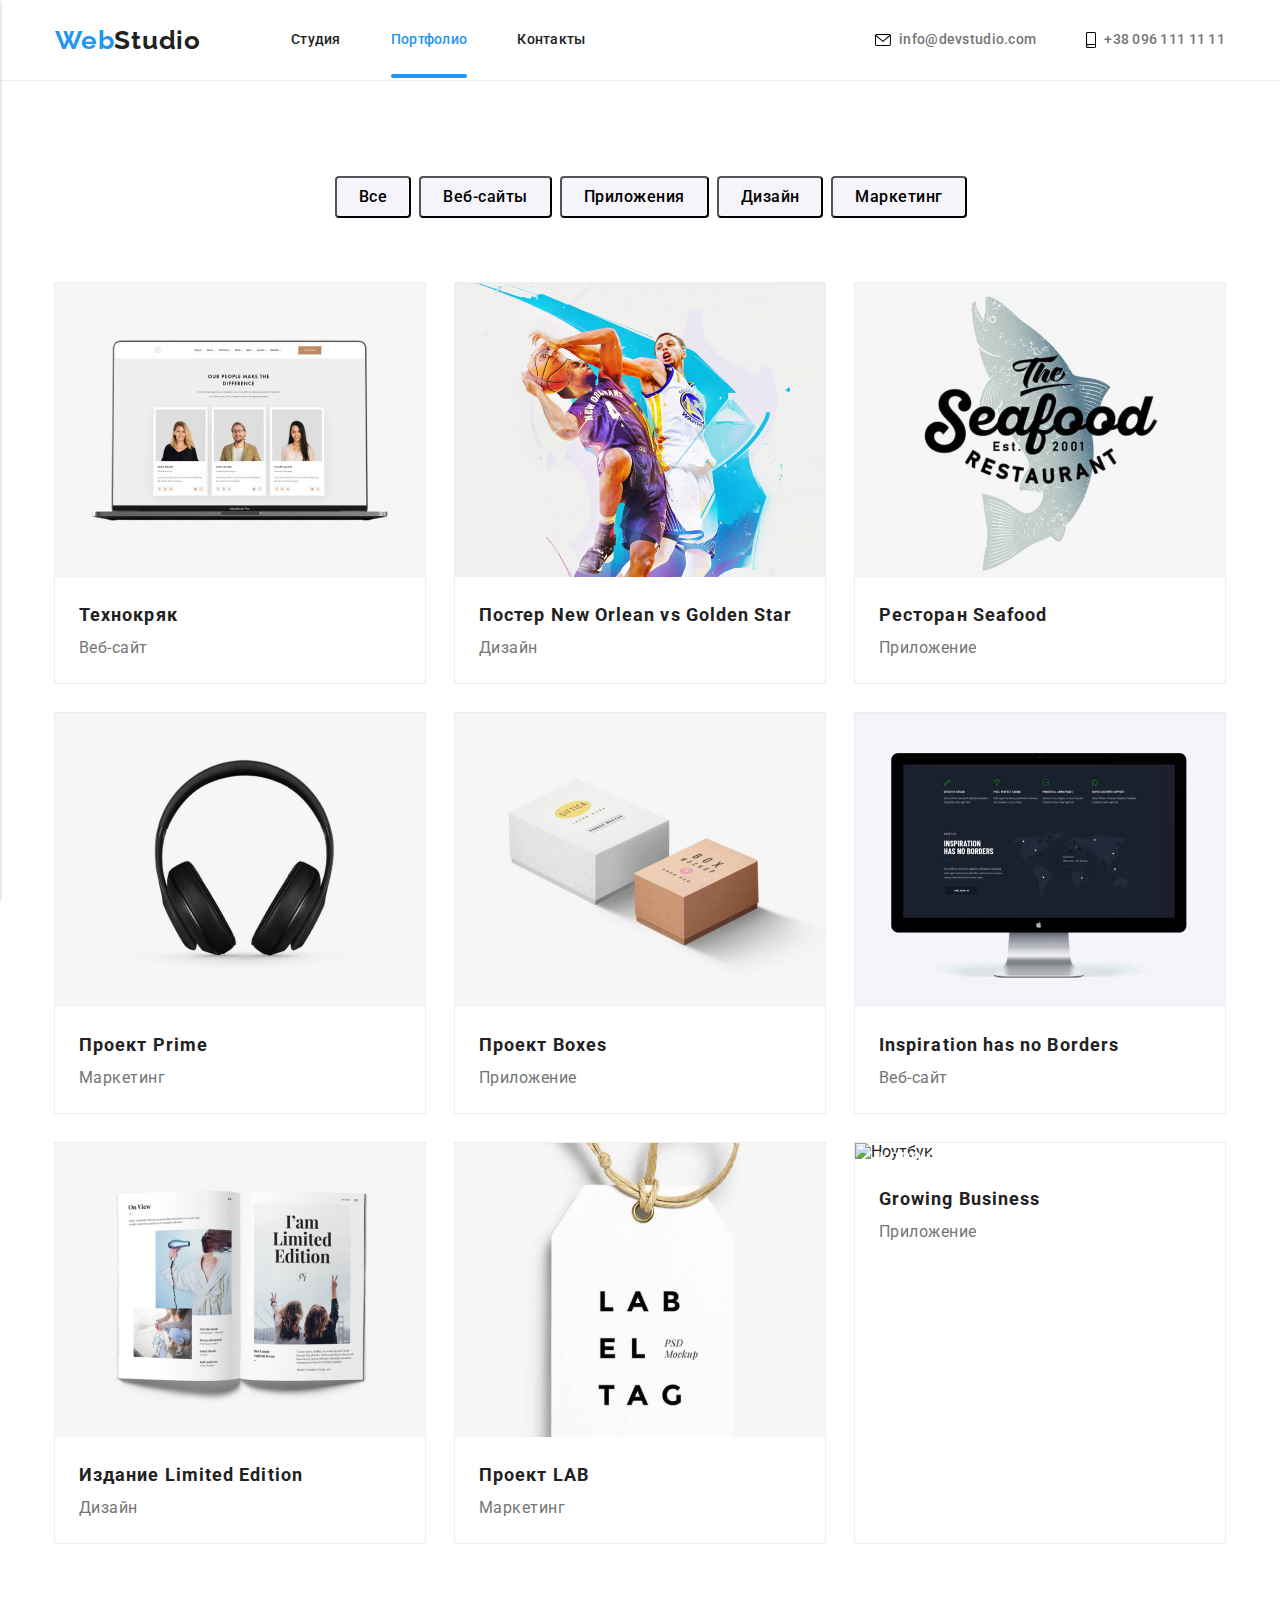
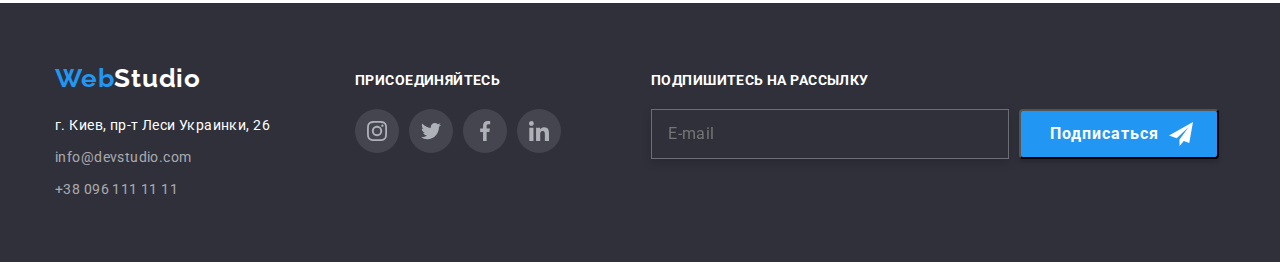
==== commit ba9d21d4: "на проверку" ====
--- a/portfolio.html
+++ b/portfolio.html
@@ -107,7 +107,12 @@
                 <ul class="portfolio_list">
                     <li class="portfolio_card">
                         <div class="thumb">
-                            <img width="370" src="./images/Projects/project1.jpg" alt="Ноутбук">
+                            <picture>
+                                <source srcset="./images/desktop/portfolio/techno-desktop.jpg 1x, ./images/desktop/portfolio/techno2x-desktop.jpg 2x" media="(min-width: 1200px)">
+                                <source srcset="./images/tablet/portfolio/techno-tablet.jpg 1x, ./images/tablet/portfolio/techno2x-tablet.jpg 2x" media="(min-width: 768px)">
+                                <source srcset="./images/mobile/portfolio/techno-mobile.jpg 1x, ./images/mobile/portfolio/techno2x-mobile.jpg 2x" media="(max-width: 767px)">
+                                <img src="./images/desktop/portfolio/techno-desktop.jpg" alt="Ноутбук">
+                            </picture>
                             <div class="portfolio_overlay">
                                 <p class="portfolio_label">Технокряк это современная площадка распространения коронавируса. Компании используют эту платформу для цифрового шпионажа и атак на защищённые сервера конкурентов.</p>
                             </div>
@@ -119,7 +124,12 @@
                     </li>
                     <li class="portfolio_card">
                         <div class="thumb">
-                            <img width="370" src="./images/Projects/project2.jpg" alt="Баскетбол">
+                            <picture>
+                                <source srcset="./images/desktop/portfolio/poster-desktop.jpg 1x, ./images/desktop/portfolio/poster2x-desktop.jpg 2x" media="(min-width: 1200px)">
+                                <source srcset="./images/tablet/portfolio/poster-tablet.jpg 1x, ./images/tablet/portfolio/poster2x-tablet.jpg 2x" media="(min-width: 768px)">
+                                <source srcset="./images/mobile/portfolio/poster-mobile.jpg 1x, ./images/mobile/portfolio/poster2x-mobile.jpg 2x" media="(max-width: 767px)">
+                                <img src="./images/desktop/portfolio/poster-desktop.jpg" alt="Баскетбол">
+                            </picture>
                             <div class="portfolio_overlay">
                                 <p class="portfolio_label">Технокряк это современная площадка распространения коронавируса. Компании используют эту платформу для цифрового шпионажа и атак на защищённые сервера конкурентов.</p>
                             </div>
@@ -131,7 +141,12 @@
                     </li>
                     <li class="portfolio_card">
                         <div class="thumb">
-                            <img width="370" src="./images/Projects/project3.jpg" alt="Ресторан">
+                            <picture>
+                                <source srcset="./images/desktop/portfolio/seafood-desktop.jpg 1x, ./images/desktop/portfolio/seafood2x-desktop.jpg 2x" media="(min-width: 1200px)">
+                                <source srcset="./images/tablet/portfolio/seafood-tablet.jpg 1x, ./images/tablet/portfolio/seafood2x-tablet.jpg 2x" media="(min-width: 768px)">
+                                <source srcset="./images/mobile/portfolio/seafood-mobile.jpg 1x, ./images/mobile/portfolio/seafood2x-mobile.jpg 2x" media="(max-width: 767px)">
+                                <img src="./images/desktop/portfolio/seafood-desktop.jpg" alt="Ресторан">
+                            </picture>
                             <div class="portfolio_overlay">
                                 <p class="portfolio_label">Технокряк это современная площадка распространения коронавируса. Компании используют эту платформу для цифрового шпионажа и атак на защищённые сервера конкурентов.</p>
                             </div>
@@ -143,7 +158,12 @@
                     </li>
                     <li class="portfolio_card">
                         <div class="thumb">
-                            <img width="370" src="./images/Projects/project4.jpg" alt="Наушники">
+                            <picture>
+                                <source srcset="./images/desktop/portfolio/prime-desktop.jpg 1x, ./images/desktop/portfolio/prime2x-desktop.jpg 2x" media="(min-width: 1200px)">
+                                <source srcset="./images/tablet/portfolio/prime-tablet.jpg 1x, ./images/tablet/portfolio/prime2x-tablet.jpg 2x" media="(min-width: 768px)">
+                                <source srcset="./images/mobile/portfolio/prime-mobile.jpg 1x, ./images/mobile/portfolio/prime2x-mobile.jpg 2x" media="(max-width: 767px)">
+                                <img src="./images/desktop/portfolio/prime-desktop.jpg" alt="Наушники">
+                            </picture>
                             <div class="portfolio_overlay">
                                 <p class="portfolio_label">Технокряк это современная площадка распространения коронавируса. Компании используют эту платформу для цифрового шпионажа и атак на защищённые сервера конкурентов.</p>
                             </div>
@@ -155,7 +175,12 @@
                     </li>
                     <li class="portfolio_card">
                         <div class="thumb">
-                            <img width="370" src="./images/Projects/project5.jpg" alt="Коробки">
+                            <picture>
+                                <source srcset="./images/desktop/portfolio/boxes-desktop.jpg 1x, ./images/desktop/portfolio/boxes2x-desktop.jpg 2x" media="(min-width: 1200px)">
+                                <source srcset="./images/tablet/portfolio/boxes-tablet.jpg 1x, ./images/tablet/portfolio/boxes2x-tablet.jpg 2x" media="(min-width: 768px)">
+                                <source srcset="./images/mobile/portfolio/boxes-mobile.jpg 1x, ./images/mobile/portfolio/boxes2x-mobile.jpg 2x" media="(max-width: 767px)">
+                                <img src="./images/desktop/portfolio/boxes-desktop.jpg" alt="Коробки">
+                            </picture>
                             <div class="portfolio_overlay">
                                 <p class="portfolio_label">Технокряк это современная площадка распространения коронавируса. Компании используют эту платформу для цифрового шпионажа и атак на защищённые сервера конкурентов.</p>
                             </div>
@@ -167,7 +192,12 @@
                     </li>
                     <li class="portfolio_card">
                         <div class="thumb">
-                            <img width="370" src="./images/Projects/project6.jpg" alt="Монитор">
+                            <picture>
+                                <source srcset="./images/desktop/portfolio/borders-desktop.jpg 1x, ./images/desktop/portfolio/borders2x-desktop.jpg 2x" media="(min-width: 1200px)">
+                                <source srcset="./images/tablet/portfolio/borders-tablet.jpg 1x, ./images/tablet/portfolio/borders2x-tablet.jpg 2x" media="(min-width: 768px)">
+                                <source srcset="./images/mobile/portfolio/borders-mobile.jpg 1x, ./images/mobile/portfolio/borders2x-mobile.jpg 2x" media="(max-width: 767px)">
+                                <img src="./images/desktop/portfolio/borders-desktop.jpg" alt="Монитор">
+                            </picture>
                             <div class="portfolio_overlay">
                                 <p class="portfolio_label">Технокряк это современная площадка распространения коронавируса. Компании используют эту платформу для цифрового шпионажа и атак на защищённые сервера конкурентов.</p>
                             </div>
@@ -179,7 +209,12 @@
                     </li>
                     <li class="portfolio_card">
                         <div class="thumb">
-                            <img width="370" src="./images/Projects/project7.jpg" alt="Книга">
+                            <picture>
+                                <source srcset="./images/desktop/portfolio/LimitedEdition-desktop.jpg 1x, ./images/desktop/portfolio/LimitedEdition2x-desktop.jpg 2x" media="(min-width: 1200px)">
+                                <source srcset="./images/tablet/portfolio/LimitedEdition-tablet.jpg 1x, ./images/tablet/portfolio/LimitedEdition2x-tablet.jpg 2x" media="(min-width: 768px)">
+                                <source srcset="./images/mobile/portfolio/LimitedEdition-mobile.jpg 1x, ./images/mobile/portfolio/LimitedEdition2x-mobile.jpg 2x" media="(max-width: 767px)">
+                                <img src="./images/desktop/portfolio/LimitedEdition-desktop.jpg" alt="Книга">
+                            </picture>
                             <div class="portfolio_overlay">
                                 <p class="portfolio_label">Технокряк это современная площадка распространения коронавируса. Компании используют эту платформу для цифрового шпионажа и атак на защищённые сервера конкурентов.</p>
                             </div>
@@ -191,7 +226,12 @@
                     </li>
                     <li class="portfolio_card">
                         <div class="thumb">
-                            <img width="370" src="./images/Projects/project8.jpg" alt="Бирка">
+                            <picture>
+                                <source srcset="./images/desktop/portfolio/lab-desktop.jpg 1x, ./images/desktop/portfolio/lab2x-desktop.jpg 2x" media="(min-width: 1200px)">
+                                <source srcset="./images/tablet/portfolio/lab-tablet.jpg 1x, ./images/tablet/portfolio/lab2x-tablet.jpg 2x" media="(min-width: 768px)">
+                                <source srcset="./images/mobile/portfolio/lab-mobile.jpg 1x, ./images/mobile/portfolio/lab2x-mobile.jpg 2x" media="(max-width: 767px)">
+                                <img src="./images/desktop/portfolio/lab-desktop.jpg" alt="Бирка">
+                            </picture>
                             <div class="portfolio_overlay">
                                 <p class="portfolio_label">Технокряк это современная площадка распространения коронавируса. Компании используют эту платформу для цифрового шпионажа и атак на защищённые сервера конкурентов.</p>
                             </div>
@@ -203,7 +243,12 @@
                     </li>
                     <li class="portfolio_card">
                         <div class="thumb">
-                            <img width="370" src="./images/Projects/project9.jpg" alt="Ноутбук">
+                            <picture>
+                                <source srcset="./images/desktop/portfolio/GrowingBusiness-desktop.jpg 1x, ./images/desktop/portfolio/GrowingBusiness2x-desktop.jpg 2x" media="(min-width: 1200px)">
+                                <source srcset="./images/tablet/portfolio/GrowingBusiness-tablet.jpg 1x, ./images/tablet/portfolio/GrowingBusiness2x-tablet.jpg 2x" media="(min-width: 768px)">
+                                <source srcset="./images/mobile/portfolio/GrowingBusiness-mobile.jpg 1x, ./images/mobile/portfolio/GrowingBusiness2x-mobile.jpg 2x" media="(max-width: 767px)">
+                                <img src="./images/desktop/portfolio/GrowingBusiness-desktop.jpg" alt="Ноутбук">
+                            </picture>
                             <div class="portfolio_overlay">
                                 <p class="portfolio_label">Технокряк это современная площадка распространения коронавируса. Компании используют эту платформу для цифрового шпионажа и атак на защищённые сервера конкурентов.</p>
                             </div>
--- a/css/main.min.css
+++ b/css/main.min.css
@@ -1,2 +1,2 @@
-*,*::before,*::after{box-sizing:border-box}:root{-moz-tab-size:4;tab-size:4}html{line-height:1.15;-webkit-text-size-adjust:100%}body{margin:0}body{font-family:system-ui,-apple-system,"Segoe UI",Roboto,Helvetica,Arial,sans-serif,"Apple Color Emoji","Segoe UI Emoji"}hr{height:0;color:inherit}abbr[title]{text-decoration:underline dotted}b,strong{font-weight:bolder}code,kbd,samp,pre{font-family:ui-monospace, SFMono-Regular, Consolas, 'Liberation Mono', Menlo, monospace;font-size:1em}small{font-size:80%}sub,sup{font-size:75%;line-height:0;position:relative;vertical-align:baseline}sub{bottom:-0.25em}sup{top:-0.5em}table{text-indent:0;border-color:inherit}button,input,optgroup,select,textarea{font-family:inherit;font-size:100%;line-height:1.15;margin:0}button,select{text-transform:none}button,[type='button'],[type='reset'],[type='submit']{-webkit-appearance:button}::-moz-focus-inner{border-style:none;padding:0}:-moz-focusring{outline:1px dotted ButtonText}:-moz-ui-invalid{box-shadow:none}legend{padding:0}progress{vertical-align:baseline}::-webkit-inner-spin-button,::-webkit-outer-spin-button{height:auto}[type='search']{-webkit-appearance:textfield;outline-offset:-2px}::-webkit-search-decoration{-webkit-appearance:none}::-webkit-file-upload-button{-webkit-appearance:button;font:inherit}summary{display:list-item}:root{--primary-text-color: #212121;--secondary-text-color: #757575;--accent-color: #2196F3;--focus-color: red;--footer-color: #2F303A}body{font-family:Roboto, sans-serif;color:var(--primary-text-color);background-color:#FFFFFF}.page-header{border-bottom:1px solid #ECECEC}section{padding-top:94px;padding-bottom:94px}@media screen and (max-width: 1199px){section{padding-top:60px;padding-bottom:60px}}section:first-child{padding-top:0px;padding-bottom:0px}ul{margin:0;padding:0;list-style:none}a{text-decoration:none}button{cursor:pointer}h1,h2,h3,h4,h5,h6{margin:0;padding:0}.container{width:100%;margin-left:auto;margin-right:auto;padding-left:15px;padding-right:15px}@media screen and (min-width: 480px){.container{max-width:480px}}@media screen and (min-width: 768px){.container{max-width:768px}}@media screen and (min-width: 1200px){.container{max-width:1200px}}.button{width:200px;height:50px;font-weight:bold;font-size:16px;line-height:1.875;text-align:center;letter-spacing:0.06em;color:#FFFFFF;box-shadow:0px 4px 4px rgba(0,0,0,0.15);border-radius:4px;background:var(--accent-color)}.button:hover,.button:focus{background-color:#188CE8}.nav_logo1{font-family:Raleway;font-weight:700;font-size:24px;line-height:1.19;letter-spacing:0.03em;color:var(--accent-color)}@media screen and (min-width: 1200px){.nav_logo1{font-size:26px}}.nav_logo2{font-family:Raleway;font-weight:700;font-size:24px;line-height:1.19;letter-spacing:0.03em;color:var(--primary-text-color)}@media screen and (min-width: 1200px){.nav_logo2{font-size:26px}}.mobile-menu-btn{position:absolute;right:0;z-index:111;width:40px;height:40px;border:none;background-color:transparent}@media screen and (min-width: 767.98px){.mobile-menu-btn{display:none}}.mobile-menu-icon{width:40px;height:40px}.mobile-menu-icon:hover,.mobile-menu-icon:focus{fill:var(--accent-color)}.icon-close{display:none}.is-open .icon-close{display:block}.is-open .icon-open{display:none}.mobile-menu{position:fixed;top:0;left:-100%;display:flex;flex-direction:column;z-index:100;width:100%;height:100vh;background:#FFFFFF;box-shadow:0px 4px 8px rgba(0,0,0,0.04),0px 2px 4px rgba(0,0,0,0.08),0px 1px 3px rgba(0,0,0,0.16);transition:left 0.5s}.mobile-menu.is-open{left:0}.mobile-menu__overlay{margin-top:50px;margin-left:40px}.mobile-menu_item{margin-bottom:35px}.mobile-menu_item:last-child{margin-bottom:0}.mobile-menu .menu{padding:0;font-size:40px;line-height:1.175}.mobile-menu .menu:hover,.mobile-menu .menu:focus{fill:var(--accent-color);color:var(--accent-color)}.mobile-info__list{margin-top:300px;margin-bottom:60px}.info__phone{font-size:34px;line-height:1.17;letter-spacing:0.02em;color:var(--accent-color)}.info__mail{font-size:24px;line-height:1.16;letter-spacing:0.02em;color:#757575}.mobile-info__item{margin-bottom:30px}.mobile-info__item:last-child{margin-bottom:0}.mobile-society__list{display:flex}.society__link{font-size:18px;line-height:1.22;letter-spacing:0.02em;color:var(--accent-color)}.line{margin-left:10px;margin-right:10px;width:22px;height:0px;left:135px;top:726px;border:1px solid rgba(33,33,33,0.2);transform:rotate(90deg)}.modal_form{padding-left:40px;padding-right:40px;text-align:left}.modal_field{position:relative;display:flex;flex-direction:column;margin-bottom:10px}.modal_label{margin-bottom:4px;font-size:12px;line-height:1.16;letter-spacing:0.01em;color:#757575}.modal_input{padding:12px 16px 12px 42px;height:40px;border:1px solid rgba(33,33,33,0.2);box-sizing:border-box;border-radius:4px}.modal_icon{display:inline-block;position:absolute;top:50%;left:15px}.form-textarea:focus,.form-textarea:hover,.form-input:focus,.form-input:hover{border:1px solid var(--accent-color)}.modal_field:focus,.modal_field:hover,.modal_icon:hover,.modal_icon:focus{fill:var(--accent-color)}.modal_label-comment{margin-bottom:4px;font-size:12px;line-height:1.16;letter-spacing:0.01em;color:#757575}.modal_textarea{margin-bottom:20px;padding:12px 16px 12px 16px;font-size:14px;line-height:1.16;letter-spacing:0.01em;border:1px solid rgba(33,33,33,0.2);box-sizing:border-box;border-radius:4px;color:rgba(117,117,117,0.5)}.modal_checkbox{display:flex;margin-bottom:30px;align-items:center;font-size:14px;line-height:1.71;letter-spacing:0.03em;text-align:center;color:#757575}.checkbox_input{-webkit-appearance:none;-moz-appearance:none;appearance:none}.checkbox_icon{display:inline-block;margin-left:12px;margin-right:8px;width:15px;height:15px;border:2px solid #212121;border-radius:2px}.checkbox_contract{text-decoration:underline;color:var(--accent-color)}.checkbox_input:checked+.checkbox_icon{border-color:var(--accent-color);background-color:var(--accent-color);background-image:url(../images/checkbox-modal.svg);background-size:contain;background-origin:border-box}.modal_submit{display:flex;justify-content:center;margin-left:auto;margin-right:auto}.backdrop{position:fixed;top:0%;left:0;width:100%;height:100%;background-color:rgba(0,0,0,0.2)}.backdrop.is-hidden{visibility:hidden;opacity:0;pointer-events:none}.modal{position:absolute;top:50%;left:50%;transform:translate(-50%, -50%);width:528px;height:581px;background-color:#fff;transition:transform 250ms cubic-bezier(0.4, 0, 0.2, 1)}.modal__button-close{position:absolute;display:flex;top:0;right:0;margin:8px 8px;align-items:center;width:30px;height:30px;border-radius:50%;background:#FFFFFF;border:1px solid rgba(0,0,0,0.1);cursor:pointer}.modal__button-close:hover,.modal__button-close:focus{fill:var(--accent-color)}.modal__title{margin:40px 40px 30px 40px;font-weight:bold;font-size:20px;line-height:1.15;text-align:center;letter-spacing:0.03em}.society_list{display:block;content:'';margin-right:10px;border-radius:50%;cursor:pointer}.society_list:last-child{margin-right:0px}.society_icon{display:flex;justify-content:center;align-items:center;width:44px;height:44px;border-radius:50%;background-color:rgba(255,255,255,0.1);fill:#AFB1B8}.society_icon:hover,.society_icon:focus{fill:white;background-color:var(--accent-color)}.clients_list{display:flex;flex-wrap:wrap}.clients_item{flex-basis:100%;margin-right:30px;margin-bottom:30px}@media screen and (max-width: 480px){.clients_item{margin-right:0}}@media screen and (min-width: 480px){.clients_item{flex-basis:calc((100% - 30px) / 2)}}@media screen and (min-width: 768px){.clients_item{flex-basis:calc((100% - 30px * 2) / 3)}}@media screen and (min-width: 1200px){.clients_item{flex-basis:calc((100% - 30px * 5) / 6);margin-bottom:0}}.clients_item:last-child{margin-bottom:0}@media screen and (min-width: 480px) and (max-width: 767px){.clients_item:nth-child(2n){margin-right:0}.clients_item:nth-last-child(-n+2){margin-bottom:0}}@media screen and (min-width: 768px) and (max-width: 1199px){.clients_item:nth-child(3n){margin-right:0}.clients_item:nth-last-child(-n+2){margin-bottom:0}.clients_item:nth-last-child(-n+3){margin-bottom:0}}@media screen and (min-width: 1200px){.clients_item:last-child{margin-right:0}}.client_button{display:block;content:'';width:100%;height:90px;fill:#AFB1B8;background-color:white;border:1px solid #AFB1B8;box-sizing:border-box;border-radius:4px;cursor:pointer}.client_button:hover,.client_button:focus{border:1px solid var(--accent-color);fill:var(--accent-color)}.features_list{display:flex;flex-wrap:wrap}.features_item{flex-basis:100%;margin-bottom:30px}@media screen and (min-width: 768px){.features_item{flex-basis:calc((100% - 30px) / 2);margin-right:30px}}@media screen and (min-width: 1200px){.features_item{flex-basis:calc((100% - 30px * 3) / 4)}}.features_item:last-child{margin-bottom:60px}@media screen and (min-width: 768px) and (max-width: 1199px){.features_item:nth-child(2n){margin-right:0}.features_item:nth-last-child(-n+2){margin-bottom:60px}.features_item:nth-child(3n){margin-bottom:60px}}@media screen and (min-width: 1200px){.features_item:nth-child(4n){margin-right:0}.features_item:nth-last-child(-n+4){margin-bottom:0}}.features_item::before{display:block;content:'';height:120px;margin-bottom:30px;background-color:#F5F4FA;background-size:70px;background-repeat:no-repeat;background-position:center}.icon-antenna::before{background-image:url(../images/antenna.svg)}.icon-clock::before{background-image:url(../images/clock.svg)}.icon-diagram::before{background-image:url(../images/diagram.svg)}.icon-astraunavt::before{background-image:url(../images/astronaut.svg)}.features_title{margin-top:0;margin-bottom:10px;text-align:center;font-weight:700;font-size:14px;line-height:1.14;letter-spacing:0.03em}@media screen and (min-width: 768px){.features_title{text-align:left}}.features_text{margin-top:0;margin-bottom:0;font-size:14px;line-height:1.71;letter-spacing:0.03em;color:var(--secondary-text-color)}.page-footer{padding-top:60px;padding-bottom:60px;background-color:var(--footer-color)}@media screen and (min-width: 1200px){.footer-overlay{display:flex}}@media screen and (min-width: 768px){.footer-block{display:flex;margin-bottom:60px;padding:0px 70px 0px 70px;justify-content:space-between}}@media screen and (min-width: 1200px){.footer-block{margin-bottom:0;padding:0}}@media screen and (min-width: 1200px){.footer_subscribe{margin-top:10px;margin-left:90px}}.nav-logo-footer{margin-bottom:20px;text-align:center}@media screen and (min-width: 768px){.nav-logo-footer{margin-bottom:0}}@media screen and (min-width: 1200px){.nav-logo-footer{text-align:left}}.nav_logo2-footer{font-family:Raleway;font-weight:700;font-size:26px;line-height:1.19;letter-spacing:0.03em;color:#FFFFFF}.footer_title{margin-bottom:20px;font-weight:bold;font-size:14px;line-height:1.14;letter-spacing:0.03em;text-transform:uppercase;text-align:center;color:#FFFFFF}@media screen and (min-width: 1200px){.footer_title{text-align:left}}.footer-form{margin-bottom:20px}@media screen and (min-width: 768px){.footer-form{text-align:center}}.contacts_field{margin-bottom:60px}@media screen and (min-width: 768px){.contacts_field{margin-top:10px;margin-bottom:0}}@media screen and (min-width: 1200px){.contacts_field{margin-left:85px}}.footer_contacts{margin-top:20px;margin-left:auto;margin-right:auto}.footer_society{display:flex;justify-content:center}.footer_address{margin-bottom:8px;font-style:normal;font-weight:normal;font-size:14px;line-height:1.71;letter-spacing:0.03em;color:#FFFFFF;cursor:pointer}.footer_address:hover,.footer_address:focus{color:var(--accent-color)}.footer_mail{margin-bottom:8px;font-size:14px;line-height:1.71;letter-spacing:0.03em;color:rgba(255,255,255,0.6)}.footer_tel{margin-bottom:0;font-size:14px;line-height:1.71;letter-spacing:0.03em}.mail-tel{color:rgba(255,255,255,0.6)}.mail-tel:hover,.mail-tel:focus{color:var(--accent-color)}.footer-logo{display:block}.footer_subscribe--form{width:100%;height:50px;padding-left:16px;font-size:16px;line-height:1.25;align-items:center;letter-spacing:0.03em;color:rgba(255,255,255,0.6);border:1px solid rgba(255,255,255,0.3);box-sizing:border-box;filter:drop-shadow(0px 4px 4px rgba(0,0,0,0.15));background-color:var(--footer-color)}@media screen and (min-width: 768px){.footer_subscribe--form{width:450px}}@media screen and (min-width: 1200px){.footer_subscribe--form{width:358px}}.button-footer{display:flex;align-items:center;margin-left:auto;margin-right:auto;padding-left:29px}.button-footer::after{content:'';display:inline-block;width:24px;height:24px;margin-left:10px;background-image:url(../images/icon-send.svg)}@media screen and (min-width: 1200px){.button-footer{margin-left:10px}}.main-nav{position:relative;display:flex;align-items:center;height:80px}.nav{display:flex;margin-left:93px}@media screen and (max-width: 767.98px){.nav{display:none}}@media screen and (min-width: 768px){.nav{margin-left:90px}}.nav__list:not(:last-child){margin-right:50px}.nav__link{position:relative;display:block;padding:30px 0px;font-weight:500;font-size:14px;line-height:1.14;letter-spacing:0.02em;color:#212121}.nav__link:hover,.nav__link:focus{fill:var(--accent-color);color:var(--accent-color)}.nav__link--currentpage{color:var(--accent-color)}.nav__link--currentpage::after{position:absolute;content:'';display:block;bottom:0;width:100%;height:4px;background:var(--accent-color);border-radius:2px;background-repeat:no-repeat;background-position:bottom}.info{display:flex;margin-left:auto;align-items:center}@media screen and (max-width: 767.98px){.info{display:none}}@media screen and (min-width: 768px) and (max-width: 1199.98px){.info{display:block;margin-left:85px}}.info__list{display:flex;align-items:center;font-weight:500;font-size:14px;line-height:1.14;letter-spacing:0.02em;color:var(--secondary-text-color);cursor:pointer}.info__list:not(:last-child){margin-right:50px}.info__list:hover,.info__list:focus{fill:var(--accent-color);color:var(--accent-color)}@media screen and (min-width: 768px) and (max-width: 1199.98px){.info__list{margin-bottom:10px;font-size:12px;line-height:1.16}}.info__icon{margin-left:10px;color:#757575}.info__icon:hover,.info__icon:focus{fill:var(--accent-color);color:var(--accent-color)}@media screen and (min-width: 768px){.info__icon{margin-left:8px}}.hero-section{height:600px;text-align:center;background-color:#2F303A;background-image:linear-gradient(to right, rgba(47,48,58,0.4), rgba(47,48,58,0.4)),url(../images/hero.jpg);background-repeat:no-repeat;background-position:center;background-size:cover}.hero-title{width:696px;margin:0px auto 30px auto;padding-top:200px;font-weight:900;font-size:44px;line-height:1.34;letter-spacing:0.06em;text-align:center;text-transform:uppercase;color:#FFFFFF}.hero-title.centered{text-align:center}.filter{display:flex;margin-top:95px;margin-bottom:50px;margin-left:280px}@media screen and (max-width: 767.98px){.filter{flex-wrap:wrap;margin-top:60px;margin-bottom:20px;margin-left:0}}@media screen and (min-width: 768px) and (max-width: 1199.98px){.filter{flex-wrap:wrap;margin-top:60px;margin-bottom:20px;margin-left:65px}}.filter:last-child{margin-right:0}.filter-item{margin-bottom:0;margin-right:8px}.filter-item:last-child{margin-right:0}@media screen and (max-width: 767.98px){.filter-item{margin-bottom:20px}}.filter_button{padding:6px 22px 6px 22px;font-weight:500;font-size:16px;line-height:1.625;letter-spacing:0.03em;text-align:center;border-radius:4px;background:#F5F4FA}.filter_button:hover,.filter_button:focus{color:#FFFFFF;background-color:var(--accent-color);box-shadow:0px 3px 1px rgba(0,0,0,0.1),0px 1px 2px rgba(0,0,0,0.08),0px 2px 2px rgba(0,0,0,0.12)}.portfolio_list{display:flex;flex-wrap:wrap;margin-bottom:94px}.portfolio_card{flex-basis:100%;margin-bottom:30px;border:1px solid #EEEEEE;box-sizing:border-box;cursor:pointer}.portfolio_card:hover,.portfolio_card:focus{box-shadow:0px 1px 1px rgba(0,0,0,0.12),0px 4px 4px rgba(0,0,0,0.06),1px 4px 6px rgba(0,0,0,0.16)}@media screen and (min-width: 768px){.portfolio_card{flex-basis:calc((100% - 30px) / 2);margin-right:30px}}@media screen and (min-width: 1200px){.portfolio_card{flex-basis:calc((100% - 60px) / 3)}}@media screen and (min-width: 768px){.portfolio_card:nth-child(2n){margin-right:0}}.portfolio_card:hover .portfolio_overlay,.portfolio_card:focus .portfolio_overlay{transform:translateY(0)}.thumb{position:relative;overflow:hidden}.thumb::before{opacity:1}.portfolio_overlay{position:absolute;display:flex;justify-content:center;align-items:center;top:0;left:0;width:100%;height:100%;background:rgba(33,150,243,0.9);transform:translateY(100%);transition:transform 250ms cubic-bezier(0.4, 0, 0.2, 1)}.portfolio_label{margin:0;padding:0;width:322px;font-size:18px;line-height:1.55;letter-spacing:0.03em;color:#FFFFFF}.frame{margin-top:20px;margin-bottom:20px;margin-left:24px}.portfolio_title{margin-top:0;margin-bottom:0;margin-left:0;font-weight:bold;font-size:18px;line-height:2;letter-spacing:0.06em;color:#212121}.portfolio_decription{margin-top:0;margin-bottom:0;margin-left:0;font-size:16px;line-height:1.875;letter-spacing:0.03em;color:#757575}@media screen and (max-width: 1200px){.product{display:none}}.product_list{display:flex;justify-content:space-between;display:none}@media screen and (min-width: 1200px){.product_list{display:flex}}.product_item{position:relative;display:flex;justify-content:space-between}.product_overlay{position:absolute;display:flex;justify-content:center;align-items:center;bottom:0;left:0;width:100%;height:70px;margin:0;background:rgba(47,48,58,0.8)}.product_label{font-weight:bold;font-size:14px;line-height:1.14px;text-align:center;letter-spacing:0.03em;text-transform:uppercase;color:#FFFFFF}.section_title{margin-top:0;margin-bottom:30px;text-align:center;font-weight:700;font-size:28px;line-height:1.16;letter-spacing:0.03em}@media screen and (min-width: 1200px){.section_title{margin-bottom:50px;font-size:36px}}.section_title--product{margin-top:0;margin-bottom:50px;text-align:center;font-weight:700;font-size:28px;line-height:1.16;letter-spacing:0.03em}@media screen and (max-width: 1200px){.section_title--product{display:none}}.section_title--clients{margin-top:0;margin-bottom:50px;text-align:center;font-weight:700;font-size:28px;line-height:1.16;letter-spacing:0.03em}@media screen and (max-width: 1200px){.section_title--clients{display:none}}.team{background-color:#F5F4FA}.team_list{display:flex;flex-wrap:wrap}.team_item{flex-basis:100%;margin-bottom:30px;box-shadow:0px 1px 3px rgba(0,0,0,0.12),0px 1px 1px rgba(0,0,0,0.14),0px 2px 1px rgba(0,0,0,0.2);border-radius:0px 0px 4px 4px;background-color:#FFFFFF}@media screen and (min-width: 768px){.team_item{flex-basis:calc((100% - 30px) / 2);margin-right:30px}}@media screen and (min-width: 1200px){.team_item{flex-basis:calc((100% - 30px * 3) / 4)}}.team_item:last-child{margin-bottom:0}@media screen and (min-width: 768px) and (max-width: 1199px){.team_item:nth-child(2n){margin-right:0}.team_item:nth-last-child(-n+2){margin-bottom:0}}@media screen and (min-width: 1200px){.team_item:nth-child(4n){margin-right:0}.team_item:nth-last-child(-n+4){margin-bottom:0}}.team_title{margin-top:30px;margin-bottom:10px;font-weight:500;font-size:16px;line-height:1.19;letter-spacing:0.03em;text-align:center}.team_label{margin-top:0;margin-bottom:16px;font-size:16px;line-height:1.19;letter-spacing:0.03em;text-align:center;color:var(--secondary-text-color)}.society{display:flex;padding:0;justify-content:center;margin:16px 32px 30px 32px;list-style:none}
+*,*::before,*::after{box-sizing:border-box}:root{-moz-tab-size:4;tab-size:4}html{line-height:1.15;-webkit-text-size-adjust:100%}body{margin:0}body{font-family:system-ui,-apple-system,"Segoe UI",Roboto,Helvetica,Arial,sans-serif,"Apple Color Emoji","Segoe UI Emoji"}hr{height:0;color:inherit}abbr[title]{text-decoration:underline dotted}b,strong{font-weight:bolder}code,kbd,samp,pre{font-family:ui-monospace, SFMono-Regular, Consolas, 'Liberation Mono', Menlo, monospace;font-size:1em}small{font-size:80%}sub,sup{font-size:75%;line-height:0;position:relative;vertical-align:baseline}sub{bottom:-0.25em}sup{top:-0.5em}table{text-indent:0;border-color:inherit}button,input,optgroup,select,textarea{font-family:inherit;font-size:100%;line-height:1.15;margin:0}button,select{text-transform:none}button,[type='button'],[type='reset'],[type='submit']{-webkit-appearance:button}::-moz-focus-inner{border-style:none;padding:0}:-moz-focusring{outline:1px dotted ButtonText}:-moz-ui-invalid{box-shadow:none}legend{padding:0}progress{vertical-align:baseline}::-webkit-inner-spin-button,::-webkit-outer-spin-button{height:auto}[type='search']{-webkit-appearance:textfield;outline-offset:-2px}::-webkit-search-decoration{-webkit-appearance:none}::-webkit-file-upload-button{-webkit-appearance:button;font:inherit}summary{display:list-item}:root{--primary-text-color: #212121;--secondary-text-color: #757575;--accent-color: #2196F3;--focus-color: red;--footer-color: #2F303A}body{font-family:Roboto, sans-serif;color:var(--primary-text-color);background-color:#FFFFFF}.page-header{border-bottom:1px solid #ECECEC}section{padding-top:94px;padding-bottom:94px}@media screen and (max-width: 1199px){section{padding-top:60px;padding-bottom:60px}}section:first-child{padding-top:0px;padding-bottom:0px}ul{margin:0;padding:0;list-style:none}a{text-decoration:none}button{cursor:pointer}h1,h2,h3,h4,h5,h6{margin:0;padding:0}img{display:block;height:auto;max-width:100%}.container{width:100%;margin-left:auto;margin-right:auto;padding-left:15px;padding-right:15px}@media screen and (min-width: 480px){.container{max-width:480px}}@media screen and (min-width: 768px){.container{max-width:768px}}@media screen and (min-width: 1200px){.container{max-width:1200px}}.button{width:200px;height:50px;font-weight:bold;font-size:16px;line-height:1.875;text-align:center;letter-spacing:0.06em;color:#FFFFFF;box-shadow:0px 4px 4px rgba(0,0,0,0.15);border-radius:4px;background:var(--accent-color)}.button:hover,.button:focus{background-color:#188CE8}.nav_logo1{font-family:Raleway;font-weight:700;font-size:24px;line-height:1.19;letter-spacing:0.03em;color:var(--accent-color)}@media screen and (min-width: 1200px){.nav_logo1{font-size:26px}}.nav_logo2{font-family:Raleway;font-weight:700;font-size:24px;line-height:1.19;letter-spacing:0.03em;color:var(--primary-text-color)}@media screen and (min-width: 1200px){.nav_logo2{font-size:26px}}.mobile-menu-btn{position:absolute;right:0;z-index:111;width:40px;height:40px;border:none;background-color:transparent}@media screen and (min-width: 767.98px){.mobile-menu-btn{display:none}}.mobile-menu-icon{width:40px;height:40px}.mobile-menu-icon:hover,.mobile-menu-icon:focus{fill:var(--accent-color)}.icon-close{display:none}.is-open .icon-close{display:block}.is-open .icon-open{display:none}.mobile-menu{position:fixed;top:0;left:-100%;display:flex;flex-direction:column;z-index:100;width:100%;height:100vh;background:#FFFFFF;box-shadow:0px 4px 8px rgba(0,0,0,0.04),0px 2px 4px rgba(0,0,0,0.08),0px 1px 3px rgba(0,0,0,0.16);transition:left 0.5s}.mobile-menu.is-open{left:0}.mobile-menu__overlay{margin-top:50px;margin-left:40px}.mobile-menu_item{margin-bottom:35px}.mobile-menu_item:last-child{margin-bottom:0}.mobile-menu .menu{padding:0;font-size:40px;line-height:1.175}.mobile-menu .menu:hover,.mobile-menu .menu:focus{fill:var(--accent-color);color:var(--accent-color)}.mobile-info__list{margin-top:300px;margin-bottom:60px}.info__phone{font-size:34px;line-height:1.17;letter-spacing:0.02em;color:var(--accent-color)}.info__mail{font-size:24px;line-height:1.16;letter-spacing:0.02em;color:#757575}.mobile-info__item{margin-bottom:30px}.mobile-info__item:last-child{margin-bottom:0}.mobile-society__list{display:flex}.society__link{font-size:18px;line-height:1.22;letter-spacing:0.02em;color:var(--accent-color)}.line{margin-left:10px;margin-right:10px;width:22px;height:0px;left:135px;top:726px;border:1px solid rgba(33,33,33,0.2);transform:rotate(90deg)}.modal_form{padding-left:40px;padding-right:40px;text-align:left}.modal_field{position:relative;display:flex;flex-direction:column;margin-bottom:10px}.modal_label{margin-bottom:4px;font-size:12px;line-height:1.16;letter-spacing:0.01em;color:#757575}.modal_input{padding:12px 16px 12px 42px;height:40px;border:1px solid rgba(33,33,33,0.2);box-sizing:border-box;border-radius:4px}.modal_icon{display:inline-block;position:absolute;top:50%;left:15px}.form-textarea:focus,.form-textarea:hover,.form-input:focus,.form-input:hover{border:1px solid var(--accent-color)}.modal_field:focus,.modal_field:hover,.modal_icon:hover,.modal_icon:focus{fill:var(--accent-color)}.modal_label-comment{margin-bottom:4px;font-size:12px;line-height:1.16;letter-spacing:0.01em;color:#757575}.modal_textarea{margin-bottom:20px;padding:12px 16px 12px 16px;font-size:14px;line-height:1.16;letter-spacing:0.01em;border:1px solid rgba(33,33,33,0.2);box-sizing:border-box;border-radius:4px;color:rgba(117,117,117,0.5)}.modal_checkbox{display:flex;margin-bottom:30px;align-items:center;justify-content:center;font-size:14px;line-height:1.71;letter-spacing:0.03em;text-align:center;color:#757575}.checkbox_input{-webkit-appearance:none;-moz-appearance:none;appearance:none}.checkbox_icon{display:inline-block;margin-right:8px;width:15px;height:15px;border:2px solid #212121;border-radius:2px}.checkbox_text{font-size:12px;line-height:1.16;letter-spacing:0.03em;text-align:left;color:#757575}@media screen and (min-width: 1200px){.checkbox_text{font-size:14px;line-height:1.71}}.checkbox_contract{text-decoration:underline;color:var(--accent-color)}.checkbox_input:checked+.checkbox_icon{border-color:var(--accent-color);background-color:var(--accent-color);background-image:url(../images/checkbox-modal.svg);background-size:contain;background-origin:border-box}.modal_submit{display:flex;justify-content:center;margin-left:auto;margin-right:auto}.backdrop{position:fixed;top:0%;left:0;width:100%;height:100%;background-color:rgba(0,0,0,0.2)}.backdrop.is-hidden{visibility:hidden;opacity:0;pointer-events:none}.modal{position:absolute;top:50%;left:50%;transform:translate(-50%, -50%);width:450px;height:580px;background-color:#fff;transition:transform 250ms cubic-bezier(0.4, 0, 0.2, 1)}@media screen and (min-width: 768px){.modal{height:610px}}@media screen and (min-width: 768px){.modal{width:530px;height:580px}}.modal__button-close{position:absolute;display:flex;top:0;right:0;margin:8px 8px;align-items:center;width:30px;height:30px;border-radius:50%;background:#FFFFFF;border:1px solid rgba(0,0,0,0.1);cursor:pointer}.modal__button-close:hover,.modal__button-close:focus{fill:var(--accent-color)}.modal__title{margin:40px 40px 30px 40px;font-weight:bold;font-size:20px;line-height:1.15;text-align:center;letter-spacing:0.03em}.society_list{display:block;content:'';margin-right:10px;border-radius:50%;cursor:pointer}.society_list:last-child{margin-right:0px}.society_icon{display:flex;justify-content:center;align-items:center;width:44px;height:44px;border-radius:50%;background-color:rgba(255,255,255,0.1);fill:#AFB1B8}.society_icon:hover,.society_icon:focus{fill:white;background-color:var(--accent-color)}.clients_list{display:flex;flex-wrap:wrap}.clients_item{flex-basis:100%;margin-right:30px;margin-bottom:30px}@media screen and (max-width: 480px){.clients_item{margin-right:0}}@media screen and (min-width: 480px){.clients_item{flex-basis:calc((100% - 30px) / 2)}}@media screen and (min-width: 768px){.clients_item{flex-basis:calc((100% - 30px * 2) / 3)}}@media screen and (min-width: 1200px){.clients_item{flex-basis:calc((100% - 30px * 5) / 6);margin-bottom:0}}.clients_item:last-child{margin-bottom:0}@media screen and (min-width: 480px) and (max-width: 767px){.clients_item:nth-child(2n){margin-right:0}.clients_item:nth-last-child(-n+2){margin-bottom:0}}@media screen and (min-width: 768px) and (max-width: 1199px){.clients_item:nth-child(3n){margin-right:0}.clients_item:nth-last-child(-n+2){margin-bottom:0}.clients_item:nth-last-child(-n+3){margin-bottom:0}}@media screen and (min-width: 1200px){.clients_item:last-child{margin-right:0}}.client_button{display:block;content:'';width:100%;height:90px;fill:#AFB1B8;background-color:white;border:1px solid #AFB1B8;box-sizing:border-box;border-radius:4px;cursor:pointer}.client_button:hover,.client_button:focus{border:1px solid var(--accent-color);fill:var(--accent-color)}.features_list{display:flex;flex-wrap:wrap}.features_item{flex-basis:100%;margin-bottom:30px}@media screen and (min-width: 768px){.features_item{flex-basis:calc((100% - 30px) / 2);margin-right:30px}}@media screen and (min-width: 1200px){.features_item{flex-basis:calc((100% - 30px * 3) / 4)}}.features_item:last-child{margin-bottom:60px}@media screen and (min-width: 768px) and (max-width: 1199px){.features_item:nth-child(2n){margin-right:0}.features_item:nth-last-child(-n+2){margin-bottom:60px}.features_item:nth-child(3n){margin-bottom:60px}}@media screen and (min-width: 1200px){.features_item:nth-child(4n){margin-right:0}.features_item:nth-last-child(-n+4){margin-bottom:0}}.features_item::before{display:block;content:'';height:120px;margin-bottom:30px;background-color:#F5F4FA;background-size:70px;background-repeat:no-repeat;background-position:center}.icon-antenna::before{background-image:url(../images/antenna.svg)}.icon-clock::before{background-image:url(../images/clock.svg)}.icon-diagram::before{background-image:url(../images/diagram.svg)}.icon-astraunavt::before{background-image:url(../images/astronaut.svg)}.features_title{margin-top:0;margin-bottom:10px;text-align:center;font-weight:700;font-size:14px;line-height:1.14;letter-spacing:0.03em}@media screen and (min-width: 768px){.features_title{text-align:left}}.features_text{margin-top:0;margin-bottom:0;font-size:14px;line-height:1.71;letter-spacing:0.03em;color:var(--secondary-text-color)}.page-footer{margin-top:60px;padding-top:60px;padding-bottom:60px;background-color:var(--footer-color)}@media screen and (min-width: 1200px){.footer-overlay{display:flex}}@media screen and (min-width: 768px){.footer-block{display:flex;margin-bottom:60px;padding:0px 70px 0px 70px;justify-content:space-between}}@media screen and (min-width: 1200px){.footer-block{margin-bottom:0;padding:0}}@media screen and (min-width: 1200px){.footer_subscribe{margin-top:10px;margin-left:90px}}.nav-logo-footer{margin-bottom:20px;text-align:center}@media screen and (min-width: 768px){.nav-logo-footer{margin-bottom:0}}@media screen and (min-width: 1200px){.nav-logo-footer{text-align:left}}.nav_logo2-footer{font-family:Raleway;font-weight:700;font-size:26px;line-height:1.19;letter-spacing:0.03em;color:#FFFFFF}.footer_title{margin-bottom:20px;font-weight:bold;font-size:14px;line-height:1.14;letter-spacing:0.03em;text-transform:uppercase;text-align:center;color:#FFFFFF}@media screen and (min-width: 1200px){.footer_title{text-align:left}}.footer-form{margin-bottom:20px}@media screen and (min-width: 768px){.footer-form{text-align:center}}.contacts_field{margin-bottom:60px}@media screen and (min-width: 768px){.contacts_field{margin-top:10px;margin-bottom:0}}@media screen and (min-width: 1200px){.contacts_field{margin-left:85px}}.footer_contacts{margin-top:20px;margin-left:auto;margin-right:auto}.footer_society{display:flex;justify-content:center}.footer_address{margin-bottom:8px;font-style:normal;font-weight:normal;font-size:14px;line-height:1.71;letter-spacing:0.03em;color:#FFFFFF;cursor:pointer}.footer_address:hover,.footer_address:focus{color:var(--accent-color)}.footer_mail{margin-bottom:8px;font-size:14px;line-height:1.71;letter-spacing:0.03em;color:rgba(255,255,255,0.6)}.footer_tel{margin-bottom:0;font-size:14px;line-height:1.71;letter-spacing:0.03em}.mail-tel{color:rgba(255,255,255,0.6)}.mail-tel:hover,.mail-tel:focus{color:var(--accent-color)}.footer-logo{display:block}.footer_subscribe--form{width:100%;height:50px;padding-left:16px;font-size:16px;line-height:1.25;align-items:center;letter-spacing:0.03em;color:rgba(255,255,255,0.6);border:1px solid rgba(255,255,255,0.3);box-sizing:border-box;filter:drop-shadow(0px 4px 4px rgba(0,0,0,0.15));background-color:var(--footer-color)}@media screen and (min-width: 768px){.footer_subscribe--form{width:450px}}@media screen and (min-width: 1200px){.footer_subscribe--form{width:358px}}.button-footer{display:flex;align-items:center;margin-left:auto;margin-right:auto;padding-left:29px}.button-footer::after{content:'';display:inline-block;width:24px;height:24px;margin-left:10px;background-image:url(../images/icon-send.svg)}@media screen and (min-width: 1200px){.button-footer{margin-left:10px}}.main-nav{position:relative;display:flex;align-items:center;height:80px}.nav{display:flex;margin-left:93px}@media screen and (max-width: 767.98px){.nav{display:none}}@media screen and (min-width: 768px){.nav{margin-left:90px}}.nav__list:not(:last-child){margin-right:50px}.nav__link{position:relative;display:block;padding:30px 0px;font-weight:500;font-size:14px;line-height:1.14;letter-spacing:0.02em;color:#212121}.nav__link:hover,.nav__link:focus{fill:var(--accent-color);color:var(--accent-color)}.nav__link--currentpage{color:var(--accent-color)}.nav__link--currentpage::after{position:absolute;content:'';display:block;bottom:0;width:100%;height:4px;background:var(--accent-color);border-radius:2px;background-repeat:no-repeat;background-position:bottom}.info{display:flex;margin-left:auto;align-items:center}@media screen and (max-width: 767.98px){.info{display:none}}@media screen and (min-width: 768px) and (max-width: 1199.98px){.info{display:block;margin-left:85px}}.info__list{display:flex;align-items:center;font-weight:500;font-size:14px;line-height:1.14;letter-spacing:0.02em;color:var(--secondary-text-color);cursor:pointer}.info__list:not(:last-child){margin-right:50px}.info__list:hover,.info__list:focus{fill:var(--accent-color);color:var(--accent-color)}@media screen and (min-width: 768px) and (max-width: 1199.98px){.info__list{margin-bottom:10px;font-size:12px;line-height:1.16}}.info__icon{margin-left:10px;color:#757575}.info__icon:hover,.info__icon:focus{fill:var(--accent-color);color:var(--accent-color)}@media screen and (min-width: 768px){.info__icon{margin-left:8px}}.hero-section{height:400px;text-align:center;background-color:#2F303A;background-image:linear-gradient(to right, rgba(47,48,58,0.4), rgba(47,48,58,0.4)),url(../images/mobile/hero/header-mobile.jpg);background-repeat:no-repeat;background-position:center;background-size:cover}@media (min-device-pixel-ratio: 2), (min-resolution: 192dpi), (min-resolution: 2dppx){.hero-section{background-image:linear-gradient(to right, rgba(47,48,58,0.4), rgba(47,48,58,0.4)),url(../images/mobile/hero/header2x-mobile.jpg)}}@media screen and (min-width: 768px){.hero-section{background-image:linear-gradient(to right, rgba(47,48,58,0.4), rgba(47,48,58,0.4)),url(../images/tablet/hero/header-tablet.jpg)}}@media screen and (min-width: 768px) and (min-device-pixel-ratio: 2), screen and (min-width: 768px) and (min-resolution: 192dpi), screen and (min-width: 768px) and (min-resolution: 2dppx){.hero-section{background-image:linear-gradient(to right, rgba(47,48,58,0.4), rgba(47,48,58,0.4)),url(../images/tablet/hero/header2x-tablet.jpg)}}@media screen and (min-width: 1200px){.hero-section{height:600px;background-image:linear-gradient(to right, rgba(47,48,58,0.4), rgba(47,48,58,0.4)),url(../images/desktop/hero/header-desktop.jpg)}}@media screen and (min-width: 1200px) and (min-device-pixel-ratio: 2), screen and (min-width: 1200px) and (min-resolution: 192dpi), screen and (min-width: 1200px) and (min-resolution: 2dppx){.hero-section{background-image:linear-gradient(to right, rgba(47,48,58,0.4), rgba(47,48,58,0.4)),url(../images/desktop/hero/header2x-desktop.jpg)}}.hero-title{margin-left:auto;margin-right:auto;padding-top:120px;padding-bottom:30px;width:360px;font-weight:900;font-size:26px;line-height:1.61;text-align:center;letter-spacing:0.06em;text-transform:uppercase;color:#FFFFFF}@media screen and (min-width: 1200px){.hero-title{padding-top:200px;width:700px;font-size:44px;line-height:1.36}}.hero-title.centered{text-align:center}.filter{display:flex;margin-top:95px;margin-bottom:50px;margin-left:280px}@media screen and (max-width: 767.98px){.filter{flex-wrap:wrap;margin-top:60px;margin-bottom:30px;margin-left:0}}@media screen and (min-width: 768px) and (max-width: 1199.98px){.filter{flex-wrap:wrap;margin-top:60px;margin-bottom:30px;margin-left:65px}}.filter:last-child{margin-right:0}.filter-item{margin-right:8px;margin-bottom:15px}.filter-item:last-child{margin-right:0;margin-bottom:0}@media screen and (min-width: 480px) and (max-width: 767.98px){.filter-item{margin-bottom:15px}}@media screen and (min-width: 480px) and (max-width: 767.98px){.filter-item:nth-child(4n){margin-bottom:0}}.filter_button{padding:6px 22px 6px 22px;font-weight:500;font-size:16px;line-height:1.625;letter-spacing:0.03em;text-align:center;border-radius:4px;background:#F5F4FA}.filter_button:hover,.filter_button:focus{color:#FFFFFF;background-color:var(--accent-color);box-shadow:0px 3px 1px rgba(0,0,0,0.1),0px 1px 2px rgba(0,0,0,0.08),0px 2px 2px rgba(0,0,0,0.12)}.portfolio_list{display:block;flex-wrap:wrap;margin-bottom:94px}@media screen and (min-width: 768px){.portfolio_list{display:flex;margin:-15px}}.portfolio_card{margin-bottom:30px;outline:1px solid #EEEEEE;box-sizing:border-box;cursor:pointer}.portfolio_card:hover,.portfolio_card:focus{box-shadow:0px 1px 1px rgba(0,0,0,0.12),0px 4px 4px rgba(0,0,0,0.06),1px 4px 6px rgba(0,0,0,0.16)}@media screen and (min-width: 768px){.portfolio_card{flex-basis:calc((100% - 4 * 15px) / 2);margin:15px}}@media screen and (min-width: 1200px){.portfolio_card{flex-basis:calc((100% - 6 * 15px) / 3);margin:15px}}.portfolio_card:hover .portfolio_overlay,.portfolio_card:focus .portfolio_overlay{transform:translateY(0)}.thumb{position:relative;overflow:hidden}.thumb::before{opacity:1}.portfolio_overlay{position:absolute;display:flex;justify-content:center;align-items:center;top:0;left:0;width:100%;height:100%;background:rgba(33,150,243,0.9);transform:translateY(100%);transition:transform 250ms cubic-bezier(0.4, 0, 0.2, 1)}.portfolio_label{margin:0;padding:0;width:322px;font-size:18px;line-height:1.55;letter-spacing:0.03em;color:#FFFFFF}.frame{margin-top:20px;margin-bottom:20px;margin-left:24px}.portfolio_title{margin-top:0;margin-bottom:0;margin-left:0;font-weight:bold;font-size:18px;line-height:2;letter-spacing:0.06em;color:#212121}.portfolio_decription{margin-top:0;margin-bottom:0;margin-left:0;font-size:16px;line-height:1.875;letter-spacing:0.03em;color:#757575}@media screen and (max-width: 1200px){.product{display:none}}.product_list{display:flex;justify-content:space-between;display:none}@media screen and (min-width: 1200px){.product_list{display:flex}}.product_item{position:relative;display:flex;justify-content:space-between}.product_overlay{position:absolute;display:flex;justify-content:center;align-items:center;bottom:0;left:0;width:100%;height:70px;margin:0;background:rgba(47,48,58,0.8)}.product_label{font-weight:bold;font-size:14px;line-height:1.14px;text-align:center;letter-spacing:0.03em;text-transform:uppercase;color:#FFFFFF}.section_title{margin-top:0;margin-bottom:30px;text-align:center;font-weight:700;font-size:28px;line-height:1.16;letter-spacing:0.03em}@media screen and (min-width: 1200px){.section_title{margin-bottom:50px;font-size:36px}}.section_title--product{margin-top:0;margin-bottom:50px;text-align:center;font-weight:700;font-size:28px;line-height:1.16;letter-spacing:0.03em}@media screen and (max-width: 1200px){.section_title--product{display:none}}.section_title--clients{margin-top:0;margin-bottom:50px;text-align:center;font-weight:700;font-size:28px;line-height:1.16;letter-spacing:0.03em}@media screen and (max-width: 1200px){.section_title--clients{display:none}}.team{background-color:#F5F4FA}.team_list{display:flex;flex-wrap:wrap}.team_item{flex-basis:100%;margin-bottom:30px;box-shadow:0px 1px 3px rgba(0,0,0,0.12),0px 1px 1px rgba(0,0,0,0.14),0px 2px 1px rgba(0,0,0,0.2);border-radius:0px 0px 4px 4px;background-color:#FFFFFF}@media screen and (min-width: 768px){.team_item{flex-basis:calc((100% - 30px) / 2);margin-right:30px}}@media screen and (min-width: 1200px){.team_item{flex-basis:calc((100% - 30px * 3) / 4)}}.team_item:last-child{margin-bottom:0}@media screen and (min-width: 768px) and (max-width: 1199px){.team_item:nth-child(2n){margin-right:0}.team_item:nth-last-child(-n+2){margin-bottom:0}}@media screen and (min-width: 1200px){.team_item:nth-child(4n){margin-right:0}.team_item:nth-last-child(-n+4){margin-bottom:0}}.team_title{margin-top:30px;margin-bottom:10px;font-weight:500;font-size:16px;line-height:1.19;letter-spacing:0.03em;text-align:center}.team_label{margin-top:0;margin-bottom:16px;font-size:16px;line-height:1.19;letter-spacing:0.03em;text-align:center;color:var(--secondary-text-color)}.society{display:flex;padding:0;justify-content:center;margin:16px 32px 30px 32px;list-style:none}
 /*# sourceMappingURL=main.min.css.map */